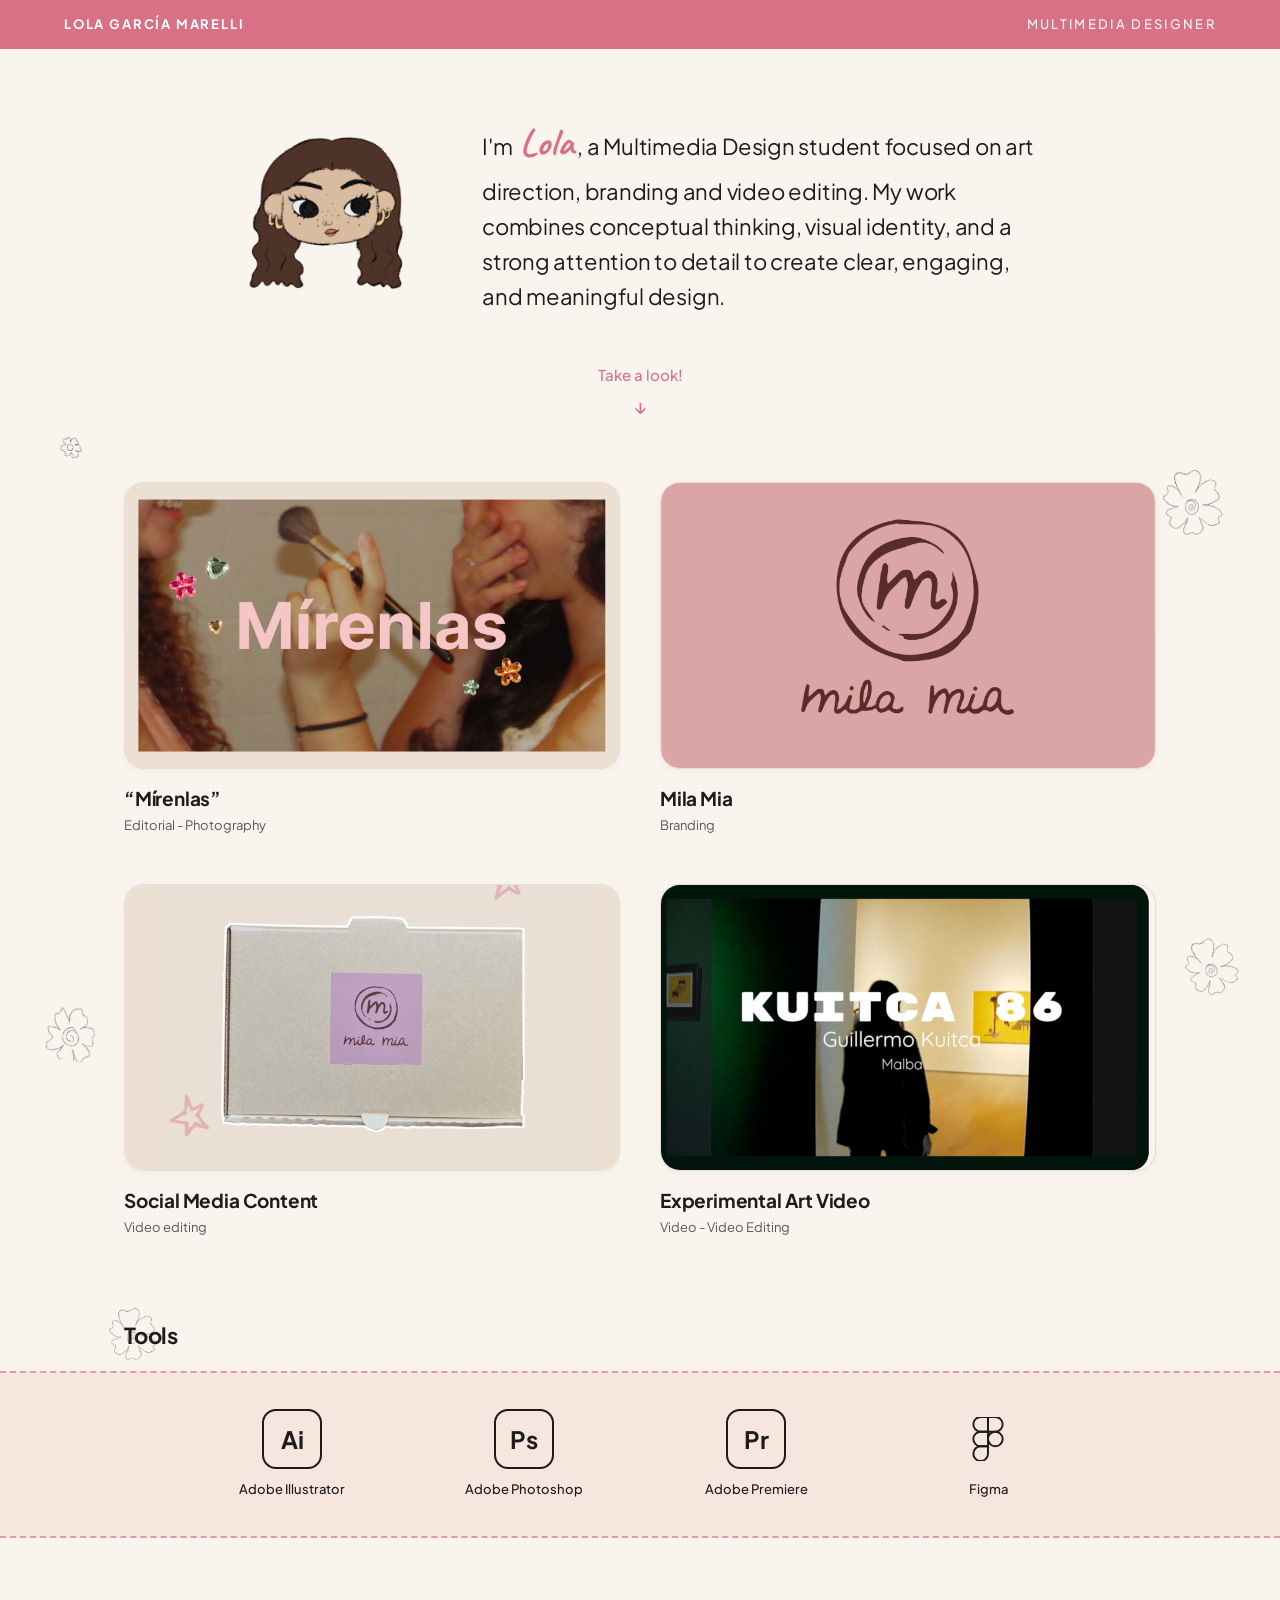
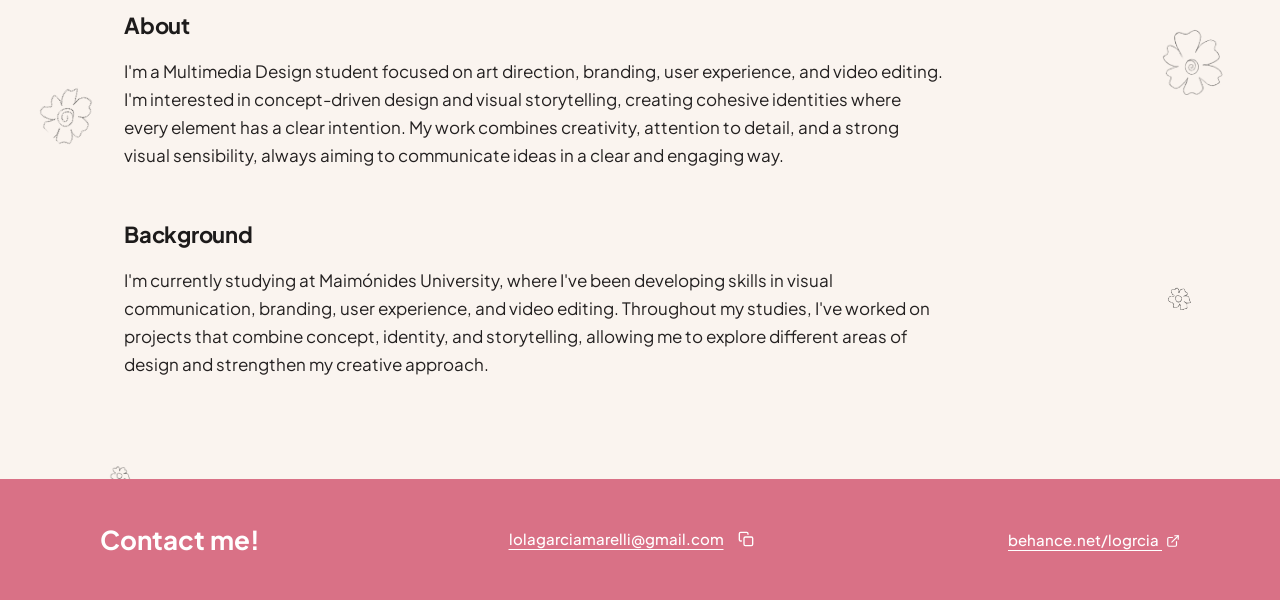
==== standalone/index.html @ a0859725 "feat: initialize project structure and configuration - Add project metadata and environment configur" ====
<!DOCTYPE html>
<html lang="es">
<head>
  <meta charset="UTF-8" />
  <meta name="viewport" content="width=device-width, initial-scale=1.0" />
  <title>Lola García Marelli - Multimedia Designer Portfolio</title>
  <meta name="description" content="Portfolio de Diseño Multimedia de Lola García Marelli enfocado en dirección de arte, branding, experiencia de usuario y edición de video." />
  <link rel="preconnect" href="https://fonts.googleapis.com">
  <link rel="preconnect" href="https://fonts.gstatic.com" crossorigin>
  <link href="https://fonts.googleapis.com/css2?family=Caveat:wght@500;600;700&family=Plus+Jakarta+Sans:wght@300;400;500;600;700;800&display=swap" rel="stylesheet">
  <link rel="stylesheet" href="./style.css">
</head>
<body>

  <!-- FLORES ILUSTRADAS DECORATIVAS DE FONDO -->
  <div class="flower-layer" aria-hidden="true">
    <img src="../public/assets/flower_small.png" class="flower flower-1" alt="" />
    <img src="../public/assets/flower_main.png" class="flower flower-2" alt="" />
    <img src="../public/assets/flower_tilted.png" class="flower flower-3" alt="" />
    <img src="../public/assets/flower_main.png" class="flower flower-4" alt="" />
    <img src="../public/assets/flower_main.png" class="flower flower-5" alt="" />
    <img src="../public/assets/flower_tilted.png" class="flower flower-6" alt="" />
    <img src="../public/assets/flower_main.png" class="flower flower-7" alt="" />
    <img src="../public/assets/flower_small.png" class="flower flower-8" alt="" />
    <img src="../public/assets/flower_small.png" class="flower flower-9" alt="" />
    <img src="../public/assets/flower_tilted.png" class="flower flower-10" alt="" />
  </div>

  <!-- 1. BARRA SUPERIOR -->
  <header class="top-bar">
    <div class="top-bar-name">LOLA GARCÍA MARELLI</div>
    <div class="top-bar-role">MULTIMEDIA DESIGNER</div>
  </header>

  <main class="page-container">
    <!-- 2. HERO / PRESENTACIÓN -->
    <section class="hero-section">
      <div class="hero-content">
        <div class="hero-avatar-wrapper">
          <img src="../public/assets/avatar_lola.png" alt="Ilustración Lola García Marelli" class="hero-avatar" />
        </div>
        <div class="hero-text-wrapper">
          <p class="hero-statement">
            I'm <span class="script-highlight">Lola</span>, a Multimedia Design student focused on art direction, branding and video editing. My work combines conceptual thinking, visual identity, and a strong attention to detail to create clear, engaging, and meaningful design.
          </p>
        </div>
      </div>

      <div class="take-a-look-container">
        <a href="#projects" class="take-a-look-btn">
          <span>Take a look!</span>
          <span class="arrow-down">↓</span>
        </a>
      </div>
    </section>

    <!-- 3. GRILLA DE PROYECTOS -->
    <section id="projects" class="projects-section">
      <div class="projects-grid">
        
        <!-- PROYECTO 1 -->
        <article class="project-card" data-project="mirenlas">
          <div class="card-media">
            <img src="../public/assets/projects/mirenlas.png" alt="“Mírenlas”" />
            <div class="card-overlay"></div>
          </div>
          <div class="card-info">
            <h3 class="card-title">“Mírenlas”</h3>
            <p class="card-subtitle">Editorial - Photography</p>
          </div>
        </article>

        <!-- PROYECTO 2 -->
        <article class="project-card" data-project="mila-mia">
          <div class="card-media">
            <img src="../public/assets/projects/mila_mia.png" alt="Mila Mia" />
            <div class="card-overlay"></div>
          </div>
          <div class="card-info">
            <h3 class="card-title">Mila Mia</h3>
            <p class="card-subtitle">Branding</p>
          </div>
        </article>

        <!-- PROYECTO 3 -->
        <article class="project-card" data-project="social-media">
          <div class="card-media">
            <img src="../public/assets/projects/social_media.png" alt="Social Media Content" />
            <div class="card-overlay"></div>
          </div>
          <div class="card-info">
            <h3 class="card-title">Social Media Content</h3>
            <p class="card-subtitle">Video editing</p>
          </div>
        </article>

        <!-- PROYECTO 4 -->
        <article class="project-card" data-project="experimental-art">
          <div class="card-media">
            <img src="../public/assets/projects/experimental_video.png" alt="Experimental Art Video" />
            <div class="card-overlay"></div>
          </div>
          <div class="card-info">
            <h3 class="card-title">Experimental Art Video</h3>
            <p class="card-subtitle">Video - Video Editing</p>
          </div>
        </article>

      </div>
    </section>

    <!-- 4. SECCIÓN TOOLS -->
    <section class="tools-section">
      <div class="tools-header-container">
        <h2 class="section-heading">Tools</h2>
      </div>

      <div class="tools-banner">
        <div class="tools-grid">
          
          <div class="tool-item">
            <div class="tool-badge">Ai</div>
            <span class="tool-name">Adobe Illustrator</span>
          </div>

          <div class="tool-item">
            <div class="tool-badge">Ps</div>
            <span class="tool-name">Adobe Photoshop</span>
          </div>

          <div class="tool-item">
            <div class="tool-badge">Pr</div>
            <span class="tool-name">Adobe Premiere</span>
          </div>

          <div class="tool-item">
            <div class="tool-icon-figma">
              <svg viewBox="0 0 38 57" fill="none" stroke="currentColor" stroke-width="2.5" stroke-linecap="round" stroke-linejoin="round">
                <path d="M19 28.5C19 23.2533 23.2533 19 28.5 19C33.7467 19 38 23.2533 38 28.5C38 33.7467 33.7467 38 28.5 38C23.2533 38 19 33.7467 19 28.5Z" />
                <path d="M0 47.5C0 42.2533 4.25329 38 9.5 38H19V47.5C19 52.7467 14.7467 57 9.5 57C4.25329 57 0 52.7467 0 47.5Z" />
                <path d="M0 28.5C0 23.2533 4.25329 19 9.5 19H19V38H9.5C4.25329 38 0 33.7467 0 28.5Z" />
                <path d="M0 9.5C0 4.25329 4.25329 0 9.5 0H19V19H9.5C4.25329 19 0 14.7467 0 9.5Z" />
                <path d="M19 0H28.5C33.7467 0 38 4.25329 38 9.5C38 14.7467 33.7467 19 28.5 19H19V0Z" />
              </svg>
            </div>
            <span class="tool-name">Figma</span>
          </div>

        </div>
      </div>
    </section>

    <!-- 5. SECCIÓN ABOUT Y BACKGROUND -->
    <section class="bio-section">
      <div class="bio-container">
        
        <div class="bio-block">
          <h2 class="section-heading">About</h2>
          <p class="bio-text">
            I'm a Multimedia Design student focused on art direction, branding, user experience, and video editing. I'm interested in concept-driven design and visual storytelling, creating cohesive identities where every element has a clear intention. My work combines creativity, attention to detail, and a strong visual sensibility, always aiming to communicate ideas in a clear and engaging way.
          </p>
        </div>

        <div class="bio-block">
          <h2 class="section-heading">Background</h2>
          <p class="bio-text">
            I'm currently studying at Maimónides University, where I've been developing skills in visual communication, branding, user experience, and video editing. Throughout my studies, I've worked on projects that combine concept, identity, and storytelling, allowing me to explore different areas of design and strengthen my creative approach.
          </p>
        </div>

      </div>
    </section>
  </main>

  <!-- 6. FOOTER CONTACT ME -->
  <footer class="contact-footer">
    <div class="footer-container">
      <h2 class="footer-heading">Contact me!</h2>

      <div class="footer-email-box">
        <a href="mailto:lolagarciamarelli@gmail.com" id="emailLink" class="footer-link">lolagarciamarelli@gmail.com</a>
        <button id="copyEmailBtn" class="copy-btn" title="Copiar email" aria-label="Copiar email">
          <svg width="16" height="16" viewBox="0 0 24 24" fill="none" stroke="currentColor" stroke-width="2" stroke-linecap="round" stroke-linejoin="round">
            <rect x="9" y="9" width="13" height="13" rx="2" ry="2"></rect>
            <path d="M5 15H4a2 2 0 0 1-2-2V4a2 2 0 0 1 2-2h9a2 2 0 0 1 2 2v1"></path>
          </svg>
        </button>
      </div>

      <div class="footer-social">
        <a href="https://behance.net/logrcia" target="_blank" rel="noopener noreferrer" class="footer-link">
          behance.net/logrcia
          <svg width="14" height="14" viewBox="0 0 24 24" fill="none" stroke="currentColor" stroke-width="2" stroke-linecap="round" stroke-linejoin="round" style="margin-left: 4px; vertical-align: middle;">
            <path d="M18 13v6a2 2 0 0 1-2 2H5a2 2 0 0 1-2-2V8a2 2 0 0 1 2-2h6"></path>
            <polyline points="15 3 21 3 21 9"></polyline>
            <line x1="10" y1="14" x2="21" y2="3"></line>
          </svg>
        </a>
      </div>
    </div>
  </footer>

  <!-- MODAL DE DETALLE DE PROYECTO (Puro JS) -->
  <div id="projectModal" class="modal-overlay" aria-hidden="true">
    <div class="modal-card">
      <div class="modal-header">
        <div>
          <span id="modalCategory" class="modal-category">CATEGORY</span>
          <h2 id="modalTitle" class="modal-title">Project Title</h2>
        </div>
        <button id="closeModalBtn" class="modal-close-btn" aria-label="Cerrar modal">&times;</button>
      </div>
      <div class="modal-body">
        <div class="modal-image-wrapper">
          <img id="modalImage" src="" alt="" />
        </div>
        <div class="modal-meta-bar">
          <div><strong>Role:</strong> <span id="modalRole"></span></div>
          <div><strong>Year:</strong> <span id="modalYear"></span></div>
        </div>
        <div class="modal-description-section">
          <h3>Project Overview</h3>
          <p id="modalOverview"></p>
        </div>
        <div class="modal-tools-section">
          <h3>Tools & Software</h3>
          <div id="modalToolsTags" class="tools-tags-container"></div>
        </div>
      </div>
      <div class="modal-footer">
        <button id="modalCloseActionBtn" class="btn-primary">Cerrar</button>
      </div>
    </div>
  </div>

  <!-- TOAST DE COPIADO -->
  <div id="toastMessage" class="toast-notification">¡Email copiado al portapapeles!</div>

  <script src="./script.js"></script>
</body>
</html>
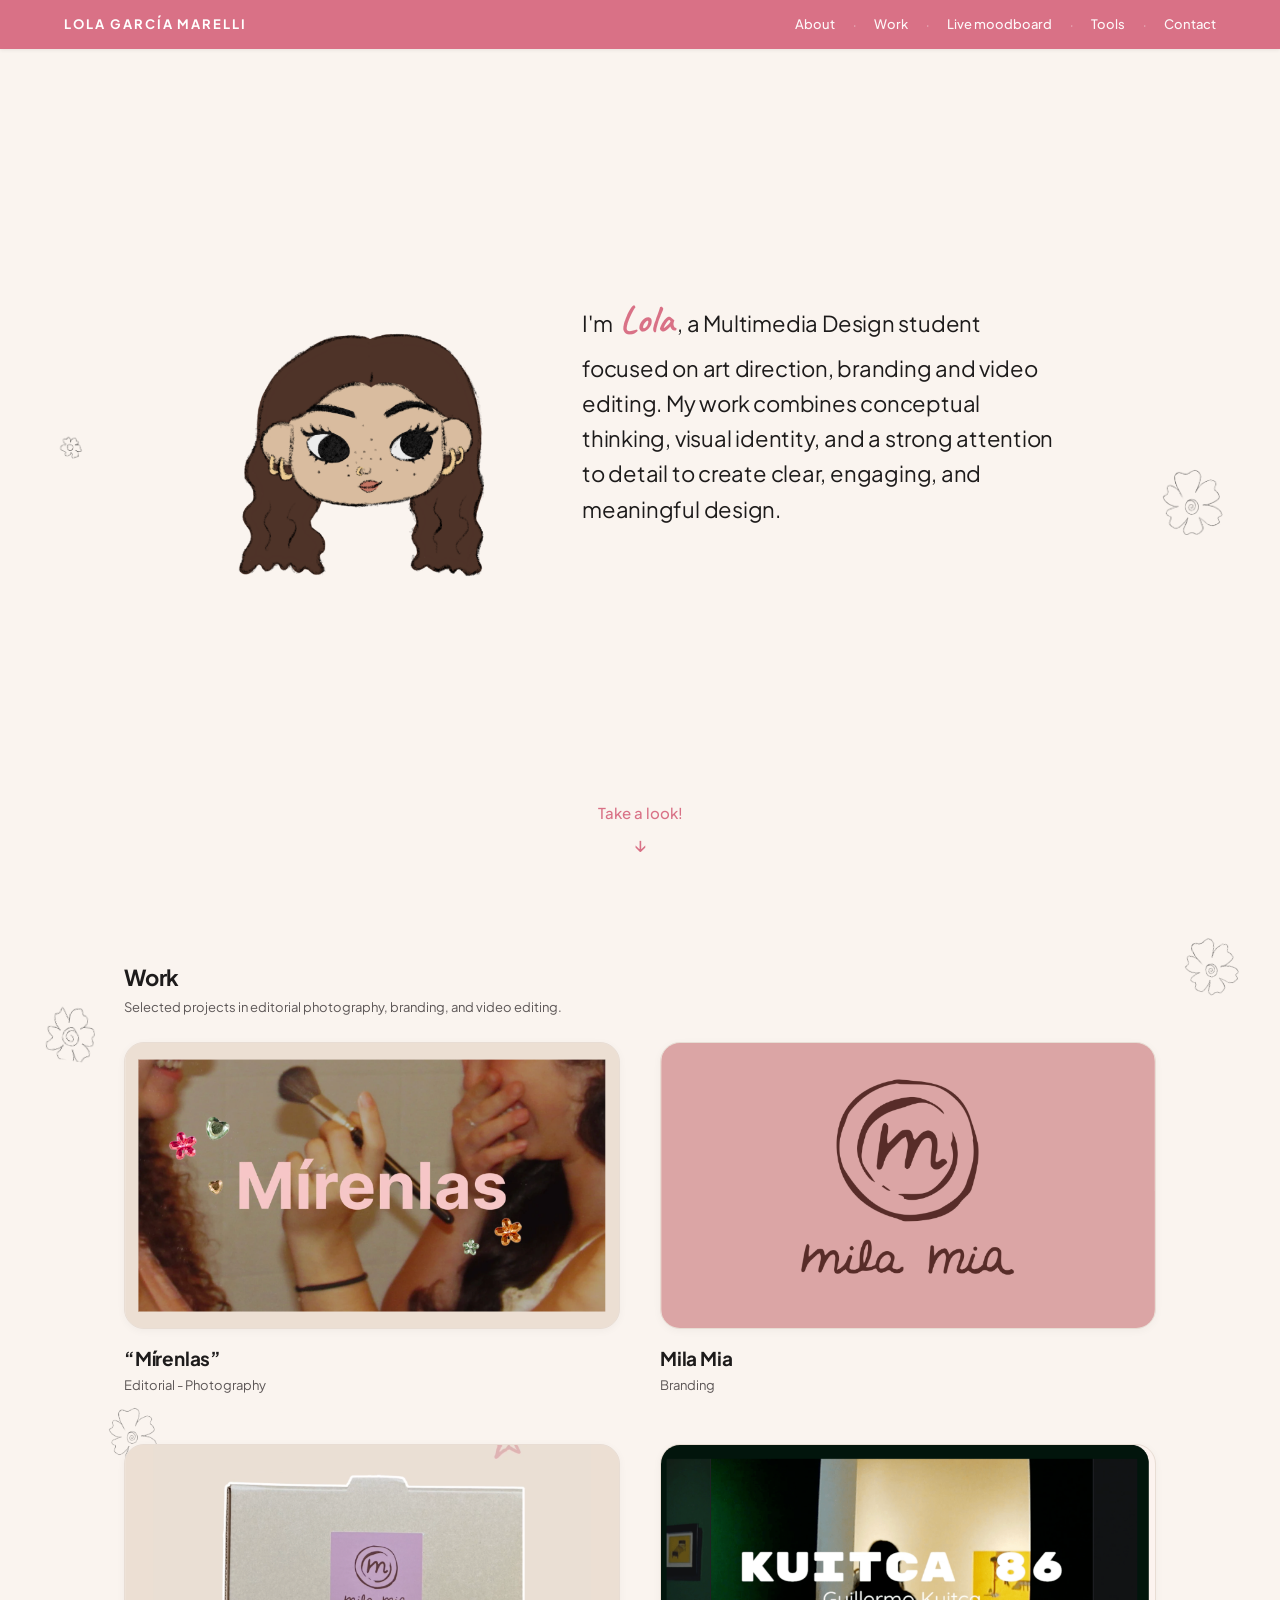
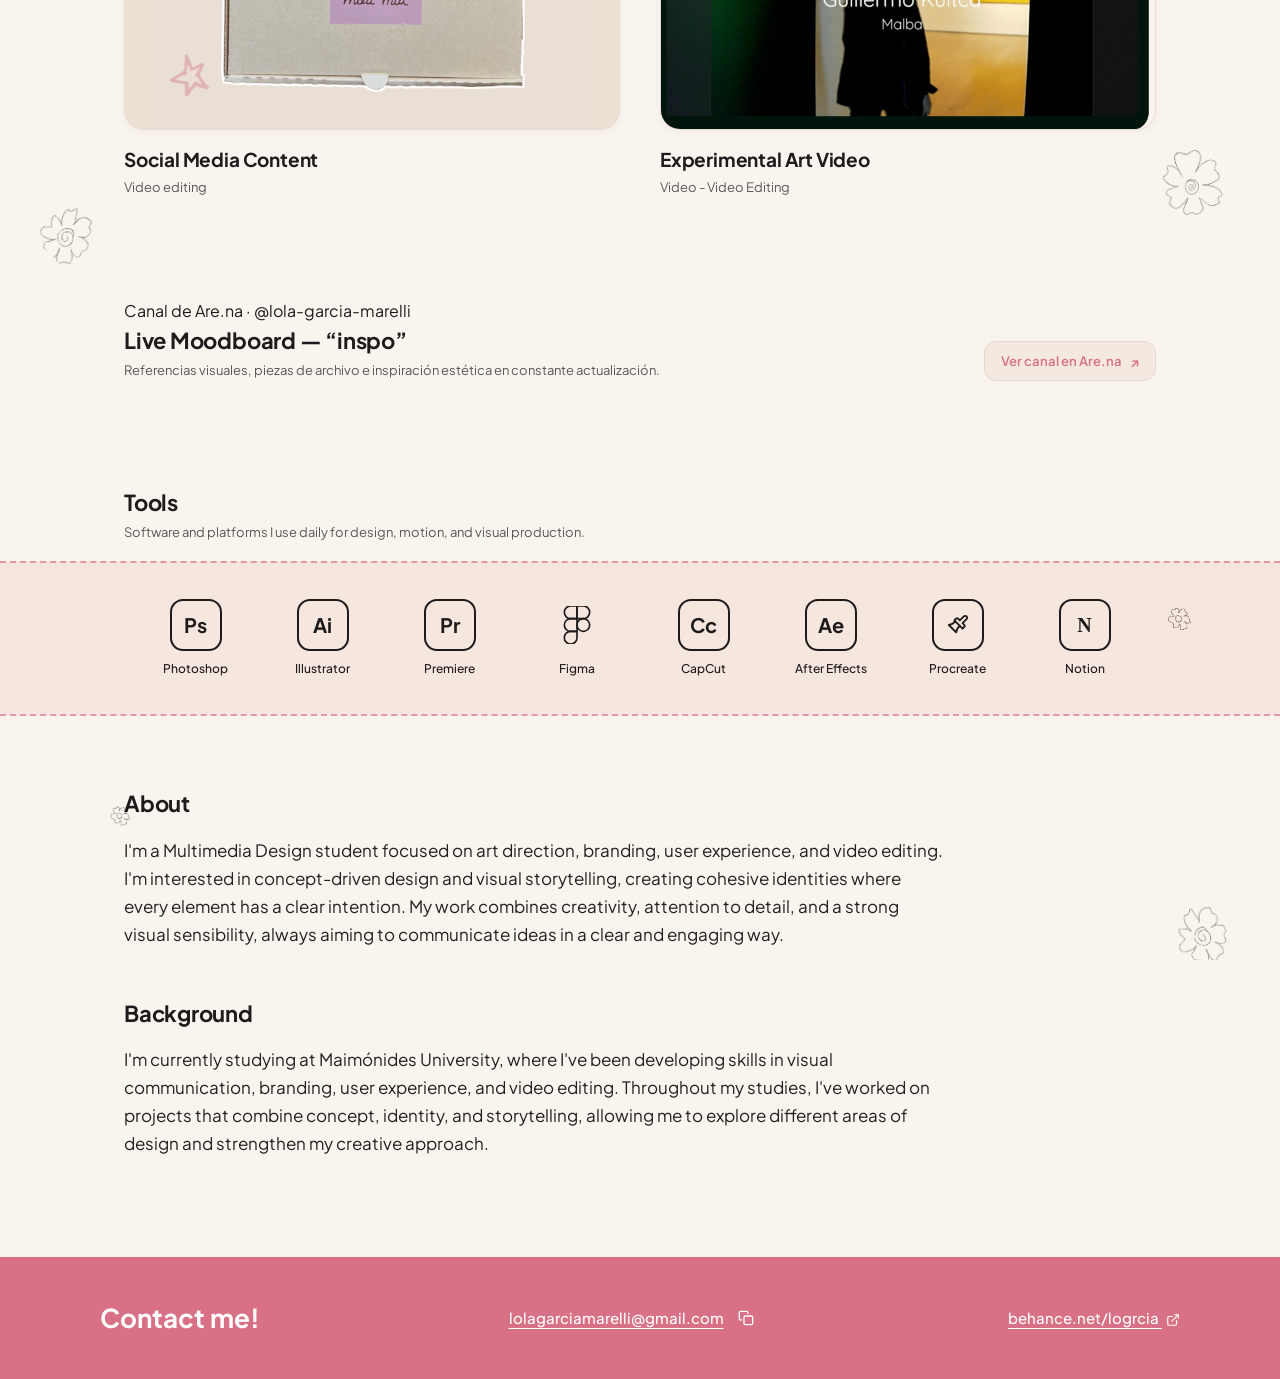
==== commit da3cfdc9: "feat: enhance navigation and portfolio structure - Make header sticky with navigation links - Integr" ====
--- a/standalone/index.html
+++ b/standalone/index.html
@@ -26,15 +26,25 @@
     <img src="../public/assets/flower_tilted.png" class="flower flower-10" alt="" />
   </div>
 
-  <!-- 1. BARRA SUPERIOR -->
+  <!-- 1. BARRA SUPERIOR REORGANIZADA -->
   <header class="top-bar">
-    <div class="top-bar-name">LOLA GARCÍA MARELLI</div>
-    <div class="top-bar-role">MULTIMEDIA DESIGNER</div>
+    <a href="#about" class="top-bar-name">LOLA GARCÍA MARELLI</a>
+    <nav class="top-nav">
+      <a href="#about" class="nav-link">About</a>
+      <span class="nav-sep">·</span>
+      <a href="#work" class="nav-link">Work</a>
+      <span class="nav-sep">·</span>
+      <a href="#moodboard" class="nav-link">Live moodboard</a>
+      <span class="nav-sep">·</span>
+      <a href="#tools" class="nav-link">Tools</a>
+      <span class="nav-sep">·</span>
+      <a href="#contact" class="nav-link">Contact</a>
+    </nav>
   </header>
 
   <main class="page-container">
-    <!-- 2. HERO / PRESENTACIÓN -->
-    <section class="hero-section">
+    <!-- 2. HERO / PRESENTACIÓN (FULLSCREEN INICIAL) -->
+    <section id="about" class="hero-section">
       <div class="hero-content">
         <div class="hero-avatar-wrapper">
           <img src="../public/assets/avatar_lola.png" alt="Ilustración Lola García Marelli" class="hero-avatar" />
@@ -47,17 +57,21 @@
       </div>
 
       <div class="take-a-look-container">
-        <a href="#projects" class="take-a-look-btn">
+        <a href="#work" class="take-a-look-btn">
           <span>Take a look!</span>
           <span class="arrow-down">↓</span>
         </a>
       </div>
     </section>
 
-    <!-- 3. GRILLA DE PROYECTOS -->
-    <section id="projects" class="projects-section">
+    <!-- 3. WORK: GRILLA DE PROYECTOS -->
+    <section id="work" class="projects-section">
+      <div class="section-title-wrap">
+        <h2 class="section-heading">Work</h2>
+        <p class="section-desc">Selected projects in editorial photography, branding, and video editing.</p>
+      </div>
+
       <div class="projects-grid">
-        
         <!-- PROYECTO 1 -->
         <article class="project-card" data-project="mirenlas">
           <div class="card-media">
@@ -105,34 +119,60 @@
             <p class="card-subtitle">Video - Video Editing</p>
           </div>
         </article>
-
-      </div>
-    </section>
-
-    <!-- 4. SECCIÓN TOOLS -->
-    <section class="tools-section">
+      </div>
+    </section>
+
+    <!-- 4. LIVE MOODBOARD (ARE.NA API) -->
+    <section id="moodboard" class="moodboard-section">
+      <div class="moodboard-header">
+        <div>
+          <span class="sub-label">Canal de Are.na · @lola-garcia-marelli</span>
+          <h2 class="section-heading">Live Moodboard — “inspo”</h2>
+          <p class="section-desc">Referencias visuales, piezas de archivo e inspiración estética en constante actualización.</p>
+        </div>
+        <div>
+          <a id="arenaExternalLink" href="https://www.are.na/channel/inspo-z5eag9wxqag" target="_blank" rel="noopener noreferrer" class="btn-arena-link">
+            <span>Ver canal en Are.na</span>
+            <span style="font-size: 14px;">↗</span>
+          </a>
+        </div>
+      </div>
+
+      <div id="moodboardFeedback" class="moodboard-feedback" style="display: none;"></div>
+
+      <div id="moodboardGrid" class="moodboard-grid">
+        <!-- Bloques cargados dinámicamente vía API -->
+      </div>
+    </section>
+
+    <!-- 5. TOOLS (8 HERRAMIENTAS) -->
+    <section id="tools" class="tools-section">
       <div class="tools-header-container">
         <h2 class="section-heading">Tools</h2>
+        <p class="section-desc">Software and platforms I use daily for design, motion, and visual production.</p>
       </div>
 
       <div class="tools-banner">
         <div class="tools-grid">
-          
+          <!-- Photoshop -->
+          <div class="tool-item">
+            <div class="tool-badge">Ps</div>
+            <span class="tool-name">Photoshop</span>
+          </div>
+
+          <!-- Illustrator -->
           <div class="tool-item">
             <div class="tool-badge">Ai</div>
-            <span class="tool-name">Adobe Illustrator</span>
-          </div>
-
-          <div class="tool-item">
-            <div class="tool-badge">Ps</div>
-            <span class="tool-name">Adobe Photoshop</span>
-          </div>
-
+            <span class="tool-name">Illustrator</span>
+          </div>
+
+          <!-- Premiere -->
           <div class="tool-item">
             <div class="tool-badge">Pr</div>
-            <span class="tool-name">Adobe Premiere</span>
-          </div>
-
+            <span class="tool-name">Premiere</span>
+          </div>
+
+          <!-- Figma -->
           <div class="tool-item">
             <div class="tool-icon-figma">
               <svg viewBox="0 0 38 57" fill="none" stroke="currentColor" stroke-width="2.5" stroke-linecap="round" stroke-linejoin="round">
@@ -146,14 +186,42 @@
             <span class="tool-name">Figma</span>
           </div>
 
-        </div>
-      </div>
-    </section>
-
-    <!-- 5. SECCIÓN ABOUT Y BACKGROUND -->
+          <!-- CapCut -->
+          <div class="tool-item">
+            <div class="tool-badge">Cc</div>
+            <span class="tool-name">CapCut</span>
+          </div>
+
+          <!-- After Effects -->
+          <div class="tool-item">
+            <div class="tool-badge">Ae</div>
+            <span class="tool-name">After Effects</span>
+          </div>
+
+          <!-- Procreate -->
+          <div class="tool-item">
+            <div class="tool-badge">
+              <svg width="22" height="22" viewBox="0 0 24 24" fill="none" stroke="currentColor" stroke-width="2" stroke-linecap="round" stroke-linejoin="round">
+                <path d="M18.37 2.63 14 7l-1.59-1.59a2 2 0 0 0-2.82 0L8 7l9 9 1.59-1.59a2 2 0 0 0 0-2.82L17 10l4.37-4.37a2.12 2.12 0 1 0-3-3Z" />
+                <path d="M9 8c-2 3-4 3.5-7 4l8 8c.5-3 1-5 4-7" />
+              </svg>
+            </div>
+            <span class="tool-name">Procreate</span>
+          </div>
+
+          <!-- Notion -->
+          <div class="tool-item">
+            <div class="tool-badge" style="font-family: Georgia, serif; font-size: 20px;">N</div>
+            <span class="tool-name">Notion</span>
+          </div>
+
+        </div>
+      </div>
+    </section>
+
+    <!-- 6. SECCIÓN ABOUT Y BACKGROUND DETALLADA -->
     <section class="bio-section">
       <div class="bio-container">
-        
         <div class="bio-block">
           <h2 class="section-heading">About</h2>
           <p class="bio-text">
@@ -167,13 +235,12 @@
             I'm currently studying at Maimónides University, where I've been developing skills in visual communication, branding, user experience, and video editing. Throughout my studies, I've worked on projects that combine concept, identity, and storytelling, allowing me to explore different areas of design and strengthen my creative approach.
           </p>
         </div>
-
       </div>
     </section>
   </main>
 
-  <!-- 6. FOOTER CONTACT ME -->
-  <footer class="contact-footer">
+  <!-- 7. FOOTER CONTACT ME -->
+  <footer id="contact" class="contact-footer">
     <div class="footer-container">
       <h2 class="footer-heading">Contact me!</h2>
 
@@ -200,7 +267,7 @@
     </div>
   </footer>
 
-  <!-- MODAL DE DETALLE DE PROYECTO (Puro JS) -->
+  <!-- MODAL DE DETALLE DE PROYECTO (Vanilla JS) -->
   <div id="projectModal" class="modal-overlay" aria-hidden="true">
     <div class="modal-card">
       <div class="modal-header">
@@ -228,7 +295,10 @@
         </div>
       </div>
       <div class="modal-footer">
-        <button id="modalCloseActionBtn" class="btn-primary">Cerrar</button>
+        <a id="modalBehanceLink" href="#" target="_blank" rel="noopener noreferrer" class="btn-primary" style="display: inline-flex; align-items: center; gap: 6px; text-decoration: none;">
+          <span>View on Behance</span>
+          <span style="font-size: 13px;">↗</span>
+        </a>
       </div>
     </div>
   </div>
--- a/standalone/style.css
+++ b/standalone/style.css
@@ -0,0 +1,902 @@
+/* ==========================================================================
+   PORTFOLIO LOLA GARCÍA MARELLI - CSS PURO
+   Sin frameworks, sin dependencias
+   ========================================================================== */
+
+:root {
+  --bg-cream: #FAF4EF;
+  --bg-tools: #F5E6DE;
+  --bg-card: #FAF4EF;
+  --text-primary: #1D1B1B;
+  --text-muted: #5C5656;
+  --accent-pink: #D97186;
+  --accent-pink-hover: #C55C71;
+  --border-dashed: #E398A8;
+  --font-main: 'Plus Jakarta Sans', system-ui, -apple-system, sans-serif;
+  --font-script: 'Caveat', cursive;
+}
+
+*, *::before, *::after {
+  box-sizing: border-box;
+  margin: 0;
+  padding: 0;
+}
+
+html {
+  font-family: var(--font-main);
+  background-color: var(--bg-cream);
+  color: var(--text-primary);
+  scroll-behavior: smooth;
+  -webkit-font-smoothing: antialiased;
+}
+
+body {
+  min-height: 100vh;
+  position: relative;
+  overflow-x: hidden;
+  line-height: 1.6;
+}
+
+/* ==========================================================================
+   1. FLORES DECORATIVAS ILUSTRADAS
+   ========================================================================== */
+.flower-layer {
+  position: absolute;
+  top: 0;
+  left: 0;
+  width: 100%;
+  height: 100%;
+  pointer-events: none;
+  z-index: 0;
+}
+
+.flower {
+  position: absolute;
+  object-fit: contain;
+  opacity: 0.75;
+  mix-blend-mode: multiply;
+  user-select: none;
+}
+
+.flower-1 { top: 430px; left: 4%; width: 42px; height: 42px; }
+.flower-2 { top: 460px; right: 4%; width: 75px; height: 75px; }
+.flower-3 { top: 1000px; left: 3%; width: 60px; height: 60px; transform: rotate(8deg); }
+.flower-4 { top: 930px; right: 3%; width: 65px; height: 65px; transform: rotate(-12deg); }
+.flower-5 { top: 1400px; left: 8%; width: 60px; height: 60px; opacity: 0.7; }
+.flower-6 { top: 1800px; left: 3%; width: 60px; height: 60px; transform: rotate(45deg); }
+.flower-7 { top: 1740px; right: 4%; width: 75px; height: 75px; }
+.flower-8 { top: 2200px; right: 6%; width: 45px; height: 45px; }
+.flower-9 { top: 2400px; left: 8%; width: 38px; height: 38px; }
+.flower-10 { top: 2500px; right: 4%; width: 60px; height: 60px; }
+
+/* ==========================================================================
+   2. TOP BAR REORGANIZADA (FIXED)
+   ========================================================================== */
+.top-bar {
+  width: 100%;
+  background-color: var(--accent-pink);
+  color: #ffffff;
+  padding: 14px 24px;
+  display: flex;
+  flex-direction: column;
+  justify-content: space-between;
+  align-items: center;
+  position: fixed;
+  top: 0;
+  left: 0;
+  right: 0;
+  z-index: 100;
+  box-shadow: 0 1px 4px rgba(0, 0, 0, 0.08);
+  gap: 10px;
+}
+
+@media (min-width: 768px) {
+  .top-bar {
+    flex-direction: row;
+    padding: 14px 64px;
+  }
+}
+
+.top-bar-name {
+  font-weight: 700;
+  font-size: 13px;
+  letter-spacing: 0.15em;
+  text-transform: uppercase;
+  color: #ffffff;
+  text-decoration: none;
+  white-space: nowrap;
+}
+
+.top-nav {
+  display: flex;
+  align-items: center;
+  flex-wrap: wrap;
+  justify-content: center;
+  gap: 12px;
+  font-size: 13px;
+  font-weight: 500;
+}
+
+@media (min-width: 640px) {
+  .top-nav {
+    gap: 18px;
+  }
+}
+
+.nav-link {
+  color: rgba(255, 255, 255, 0.95);
+  text-decoration: none;
+  white-space: nowrap;
+  transition: opacity 0.2s ease, text-decoration 0.2s ease;
+}
+
+.nav-link:hover {
+  color: #ffffff;
+  text-decoration: underline;
+  text-underline-offset: 4px;
+}
+
+.nav-sep {
+  color: rgba(255, 255, 255, 0.5);
+  font-size: 11px;
+}
+
+/* ==========================================================================
+   3. HERO SECTION (FULLSCREEN INICIAL)
+   ========================================================================== */
+.hero-section {
+  max-width: 900px;
+  margin: 0 auto;
+  min-height: 100vh;
+  padding: 100px 24px 32px;
+  display: flex;
+  flex-direction: column;
+  justify-content: space-between;
+  align-items: center;
+}
+
+.hero-content {
+  display: flex;
+  flex-direction: column;
+  align-items: center;
+  gap: 32px;
+  margin: auto 0;
+}
+
+@media (min-width: 640px) {
+  .hero-content {
+    flex-direction: row;
+    align-items: flex-start;
+    gap: 48px;
+  }
+}
+
+.hero-avatar-wrapper {
+  flex-shrink: 0;
+  width: 200px;
+  height: 200px;
+}
+
+@media (min-width: 640px) {
+  .hero-avatar-wrapper {
+    width: 240px;
+    height: 240px;
+  }
+}
+
+@media (min-width: 768px) {
+  .hero-avatar-wrapper {
+    width: 290px;
+    height: 290px;
+  }
+}
+
+@media (min-width: 1024px) {
+  .hero-avatar-wrapper {
+    width: 320px;
+    height: 320px;
+  }
+}
+
+.hero-avatar {
+  width: 100%;
+  height: 100%;
+  object-fit: contain;
+  transition: transform 0.3s ease;
+}
+
+.hero-avatar:hover {
+  transform: scale(1.04);
+}
+
+.hero-text-wrapper {
+  flex: 1;
+  padding-top: 8px;
+  text-align: center;
+}
+
+@media (min-width: 640px) {
+  .hero-text-wrapper {
+    text-align: left;
+  }
+}
+
+.hero-statement {
+  font-size: 20px;
+  line-height: 1.6;
+  font-weight: 400;
+  color: var(--text-primary);
+  letter-spacing: -0.01em;
+}
+
+@media (min-width: 768px) {
+  .hero-statement {
+    font-size: 22px;
+  }
+}
+
+.script-highlight {
+  font-family: var(--font-script);
+  color: var(--accent-pink);
+  font-size: 38px;
+  font-weight: 700;
+  display: inline-block;
+  transform: rotate(-1deg);
+  padding: 0 4px;
+}
+
+.take-a-look-container {
+  padding-top: 16px;
+  padding-bottom: 8px;
+  text-align: center;
+}
+
+.take-a-look-btn {
+  display: inline-flex;
+  flex-direction: column;
+  align-items: center;
+  gap: 6px;
+  color: var(--accent-pink);
+  text-decoration: none;
+  font-weight: 500;
+  font-size: 15px;
+  transition: color 0.2s ease;
+}
+
+.take-a-look-btn:hover {
+  color: var(--accent-pink-hover);
+}
+
+.arrow-down {
+  font-size: 18px;
+  transition: transform 0.2s ease;
+  animation: bounce 2s infinite;
+}
+
+@keyframes bounce {
+  0%, 20%, 50%, 80%, 100% { transform: translateY(0); }
+  40% { transform: translateY(6px); }
+  60% { transform: translateY(3px); }
+}
+
+/* ==========================================================================
+   4. GRILLA DE PROYECTOS (WORK)
+   ========================================================================== */
+.projects-section {
+  max-width: 1080px;
+  margin: 0 auto;
+  padding: 60px 24px 80px;
+  scroll-margin-top: 60px;
+}
+
+.section-title-wrap {
+  margin-bottom: 24px;
+}
+
+.section-heading {
+  font-size: 22px;
+  font-weight: 700;
+  color: var(--text-primary);
+  letter-spacing: -0.01em;
+}
+
+.section-desc {
+  font-size: 13px;
+  color: var(--text-muted);
+  margin-top: 2px;
+}
+
+.projects-grid {
+  display: grid;
+  grid-template-columns: 1fr;
+  gap: 40px;
+}
+
+@media (min-width: 768px) {
+  .projects-grid {
+    grid-template-columns: 1fr 1fr;
+    gap: 48px 40px;
+  }
+}
+
+.project-card {
+  cursor: pointer;
+  display: flex;
+  flex-direction: column;
+  transition: transform 0.25s ease;
+}
+
+.project-card:hover {
+  transform: translateY(-4px);
+}
+
+.card-media {
+  width: 100%;
+  aspect-ratio: 796 / 460;
+  border-radius: 20px;
+  overflow: hidden;
+  background-color: #EFE4DC;
+  border: 1px solid #E8DDD4;
+  position: relative;
+  box-shadow: 0 2px 8px rgba(0, 0, 0, 0.04);
+}
+
+.card-media img {
+  width: 100%;
+  height: 100%;
+  object-fit: cover;
+  transition: transform 0.4s ease;
+}
+
+.project-card:hover .card-media img {
+  transform: scale(1.02);
+}
+
+.card-overlay {
+  position: absolute;
+  inset: 0;
+  background-color: rgba(217, 113, 134, 0);
+  transition: background-color 0.3s ease;
+  pointer-events: none;
+}
+
+.project-card:hover .card-overlay {
+  background-color: rgba(217, 113, 134, 0.04);
+}
+
+.card-info {
+  margin-top: 14px;
+}
+
+.card-title {
+  font-size: 19px;
+  font-weight: 700;
+  color: var(--text-primary);
+  letter-spacing: -0.01em;
+  transition: color 0.2s ease;
+}
+
+.project-card:hover .card-title {
+  color: var(--accent-pink);
+}
+
+.card-subtitle {
+  font-size: 13px;
+  color: var(--text-muted);
+  margin-top: 2px;
+}
+
+/* ==========================================================================
+   5. LIVE MOODBOARD (ARE.NA)
+   ========================================================================== */
+.moodboard-section {
+  max-width: 1080px;
+  margin: 0 auto;
+  padding: 20px 24px 80px;
+  scroll-margin-top: 60px;
+}
+
+.moodboard-header {
+  display: flex;
+  flex-direction: column;
+  justify-content: space-between;
+  gap: 16px;
+  margin-bottom: 24px;
+}
+
+@media (min-width: 640px) {
+  .moodboard-header {
+    flex-direction: row;
+    align-items: flex-end;
+  }
+}
+
+.btn-arena-link {
+  display: inline-flex;
+  align-items: center;
+  gap: 8px;
+  padding: 8px 16px;
+  font-size: 13px;
+  font-weight: 600;
+  color: var(--accent-pink);
+  background-color: #F4E9E1;
+  border: 1px solid #E5D7CC;
+  border-radius: 12px;
+  text-decoration: none;
+  transition: all 0.2s ease;
+}
+
+.btn-arena-link:hover {
+  background-color: #EADBCE;
+  transform: translateY(-1px);
+}
+
+.moodboard-grid {
+  column-count: 2;
+  column-gap: 12px;
+}
+
+@media (min-width: 640px) {
+  .moodboard-grid {
+    column-count: 3;
+    column-gap: 16px;
+  }
+}
+
+@media (min-width: 900px) {
+  .moodboard-grid {
+    column-count: 4;
+  }
+}
+
+.moodboard-card {
+  break-inside: avoid;
+  margin-bottom: 12px;
+  background: var(--bg-card);
+  border: 1px solid #EADBCE;
+  border-radius: 16px;
+  overflow: hidden;
+  text-decoration: none;
+  display: block;
+  position: relative;
+  box-shadow: 0 2px 6px rgba(0, 0, 0, 0.03);
+  transition: transform 0.3s ease, box-shadow 0.3s ease;
+}
+
+.moodboard-card:hover {
+  transform: translateY(-4px);
+  box-shadow: 0 6px 16px rgba(0, 0, 0, 0.08);
+}
+
+.moodboard-card img {
+  width: 100%;
+  height: auto;
+  display: block;
+  transition: transform 0.4s ease;
+}
+
+.moodboard-card:hover img {
+  transform: scale(1.03);
+}
+
+.moodboard-overlay {
+  position: absolute;
+  inset: 0;
+  background: rgba(217, 113, 134, 0);
+  transition: background 0.3s ease;
+  display: flex;
+  justify-content: flex-end;
+  align-items: flex-end;
+  padding: 12px;
+  pointer-events: none;
+}
+
+.moodboard-card:hover .moodboard-overlay {
+  background: rgba(217, 113, 134, 0.1);
+}
+
+.moodboard-hover-icon {
+  width: 28px;
+  height: 28px;
+  border-radius: 50%;
+  background: rgba(255, 255, 255, 0.95);
+  display: flex;
+  align-items: center;
+  justify-content: center;
+  color: #1D1B1B;
+  font-size: 12px;
+  opacity: 0;
+  transition: opacity 0.2s ease;
+}
+
+.moodboard-card:hover .moodboard-hover-icon {
+  opacity: 1;
+}
+
+.moodboard-feedback {
+  padding: 10px 14px;
+  border-radius: 10px;
+  font-size: 12px;
+  margin-bottom: 16px;
+  background: #FFF2F4;
+  border: 1px solid #F5C2CB;
+  color: #9B2C47;
+}
+
+/* ==========================================================================
+   6. SECCIÓN TOOLS (8 HERRAMIENTAS)
+   ========================================================================== */
+.tools-section {
+  width: 100%;
+  padding-bottom: 70px;
+  scroll-margin-top: 60px;
+}
+
+.tools-header-container {
+  max-width: 1080px;
+  margin: 0 auto 18px;
+  padding: 0 24px;
+}
+
+.tools-banner {
+  width: 100%;
+  background-color: var(--bg-tools);
+  border-top: 2px dashed var(--border-dashed);
+  border-bottom: 2px dashed var(--border-dashed);
+  padding: 36px 24px;
+}
+
+.tools-grid {
+  max-width: 1000px;
+  margin: 0 auto;
+  display: grid;
+  grid-template-columns: repeat(2, 1fr);
+  gap: 24px;
+  align-items: center;
+  justify-items: center;
+}
+
+@media (min-width: 480px) {
+  .tools-grid {
+    grid-template-columns: repeat(4, 1fr);
+  }
+}
+
+@media (min-width: 860px) {
+  .tools-grid {
+    grid-template-columns: repeat(8, 1fr);
+    gap: 16px;
+  }
+}
+
+.tool-item {
+  display: flex;
+  flex-direction: column;
+  align-items: center;
+  gap: 8px;
+}
+
+.tool-badge {
+  width: 52px;
+  height: 52px;
+  border: 2px solid var(--text-primary);
+  border-radius: 13px;
+  display: flex;
+  align-items: center;
+  justify-content: center;
+  font-size: 20px;
+  font-weight: 700;
+  color: var(--text-primary);
+  transition: border-color 0.2s, color 0.2s;
+}
+
+.tool-item:hover .tool-badge {
+  border-color: var(--accent-pink);
+  color: var(--accent-pink);
+}
+
+.tool-icon-figma {
+  width: 52px;
+  height: 52px;
+  display: flex;
+  align-items: center;
+  justify-content: center;
+}
+
+.tool-icon-figma svg {
+  width: 38px;
+  height: 38px;
+  color: var(--text-primary);
+  transition: color 0.2s;
+}
+
+.tool-item:hover .tool-icon-figma svg {
+  color: var(--accent-pink);
+}
+
+.tool-name {
+  font-size: 12px;
+  font-weight: 500;
+  color: var(--text-primary);
+  text-align: center;
+  white-space: nowrap;
+}
+
+/* ==========================================================================
+   7. SECCIÓN ABOUT Y BACKGROUND
+   ========================================================================== */
+.bio-section {
+  max-width: 1080px;
+  margin: 0 auto;
+  padding: 0 24px 100px;
+}
+
+.bio-container {
+  max-width: 820px;
+  display: flex;
+  flex-direction: column;
+  gap: 48px;
+}
+
+.bio-block .section-heading {
+  margin-bottom: 14px;
+}
+
+.bio-text {
+  font-size: 17px;
+  line-height: 1.65;
+  color: #242121;
+}
+
+/* ==========================================================================
+   8. FOOTER
+   ========================================================================== */
+.contact-footer {
+  width: 100%;
+  background-color: var(--accent-pink);
+  color: #ffffff;
+  padding: 36px 24px;
+  position: relative;
+  z-index: 10;
+  scroll-margin-top: 40px;
+}
+
+@media (min-width: 768px) {
+  .contact-footer {
+    padding: 40px 64px;
+  }
+}
+
+.footer-container {
+  max-width: 1080px;
+  margin: 0 auto;
+  display: flex;
+  flex-direction: column;
+  align-items: center;
+  text-align: center;
+  gap: 20px;
+}
+
+@media (min-width: 768px) {
+  .footer-container {
+    flex-direction: row;
+    justify-content: space-between;
+    text-align: left;
+  }
+}
+
+.footer-heading {
+  font-size: 26px;
+  font-weight: 700;
+}
+
+.footer-email-box {
+  display: flex;
+  align-items: center;
+  gap: 8px;
+}
+
+.footer-link {
+  color: #ffffff;
+  text-decoration: underline;
+  text-underline-offset: 4px;
+  font-size: 15px;
+  font-weight: 500;
+  transition: opacity 0.2s ease;
+}
+
+.footer-link:hover {
+  opacity: 0.85;
+}
+
+.copy-btn {
+  background: transparent;
+  border: none;
+  color: #ffffff;
+  cursor: pointer;
+  padding: 6px;
+  border-radius: 6px;
+  display: flex;
+  align-items: center;
+  justify-content: center;
+  transition: background 0.2s ease;
+}
+
+.copy-btn:hover {
+  background: rgba(255, 255, 255, 0.15);
+}
+
+/* ==========================================================================
+   9. MODAL INTERACTIVO
+   ========================================================================== */
+.modal-overlay {
+  display: none;
+  position: fixed;
+  inset: 0;
+  background-color: rgba(30, 27, 27, 0.65);
+  backdrop-filter: blur(2px);
+  z-index: 999;
+  align-items: center;
+  justify-content: center;
+  padding: 20px;
+}
+
+.modal-overlay.open {
+  display: flex;
+}
+
+.modal-card {
+  background: var(--bg-cream);
+  border: 1px solid #EADBCE;
+  border-radius: 24px;
+  width: 100%;
+  max-width: 720px;
+  max-height: 90vh;
+  display: flex;
+  flex-direction: column;
+  overflow: hidden;
+  box-shadow: 0 16px 40px rgba(0, 0, 0, 0.2);
+}
+
+.modal-header {
+  display: flex;
+  justify-content: space-between;
+  align-items: center;
+  padding: 18px 24px;
+  border-bottom: 1px solid #EADBCE;
+}
+
+.modal-category {
+  font-size: 11px;
+  font-weight: 700;
+  letter-spacing: 0.08em;
+  text-transform: uppercase;
+  color: var(--accent-pink);
+}
+
+.modal-title {
+  font-size: 22px;
+  font-weight: 700;
+  color: var(--text-primary);
+}
+
+.modal-close-btn {
+  background: transparent;
+  border: none;
+  font-size: 28px;
+  line-height: 1;
+  color: var(--text-muted);
+  cursor: pointer;
+  padding: 4px 8px;
+  border-radius: 50%;
+}
+
+.modal-close-btn:hover {
+  color: var(--text-primary);
+  background: rgba(0,0,0,0.05);
+}
+
+.modal-body {
+  padding: 24px;
+  overflow-y: auto;
+  display: flex;
+  flex-direction: column;
+  gap: 20px;
+}
+
+.modal-image-wrapper {
+  width: 100%;
+  aspect-ratio: 796 / 460;
+  border-radius: 16px;
+  overflow: hidden;
+  border: 1px solid #EADBCE;
+}
+
+.modal-image-wrapper img {
+  width: 100%;
+  height: 100%;
+  object-fit: cover;
+}
+
+.modal-meta-bar {
+  display: flex;
+  gap: 24px;
+  padding: 12px 16px;
+  background: #F4E9E1;
+  border-radius: 12px;
+  font-size: 13px;
+  color: #4A4545;
+}
+
+.modal-description-section h3,
+.modal-tools-section h3 {
+  font-size: 15px;
+  font-weight: 700;
+  margin-bottom: 6px;
+}
+
+.modal-description-section p {
+  font-size: 14px;
+  line-height: 1.6;
+  color: #3B3636;
+}
+
+.tools-tags-container {
+  display: flex;
+  flex-wrap: wrap;
+  gap: 8px;
+}
+
+.tool-tag {
+  background: #EFE3D9;
+  border: 1px solid #E2D4C9;
+  padding: 4px 10px;
+  border-radius: 6px;
+  font-size: 12px;
+  font-weight: 500;
+}
+
+.modal-footer {
+  padding: 14px 24px;
+  background: #F5ECE4;
+  border-top: 1px solid #EADBCE;
+  display: flex;
+  justify-content: flex-end;
+}
+
+.btn-primary {
+  background: var(--accent-pink);
+  color: #ffffff;
+  border: none;
+  padding: 8px 18px;
+  border-radius: 10px;
+  font-weight: 600;
+  font-size: 14px;
+  cursor: pointer;
+  transition: background 0.2s ease;
+}
+
+.btn-primary:hover {
+  background: var(--accent-pink-hover);
+}
+
+/* ==========================================================================
+   10. TOAST NOTIFICATION
+   ========================================================================== */
+.toast-notification {
+  display: none;
+  position: fixed;
+  bottom: 24px;
+  right: 24px;
+  background: #252020;
+  color: #ffffff;
+  padding: 10px 18px;
+  border-radius: 12px;
+  font-size: 14px;
+  box-shadow: 0 8px 24px rgba(0, 0, 0, 0.2);
+  z-index: 1000;
+}
+
+.toast-notification.show {
+  display: block;
+}
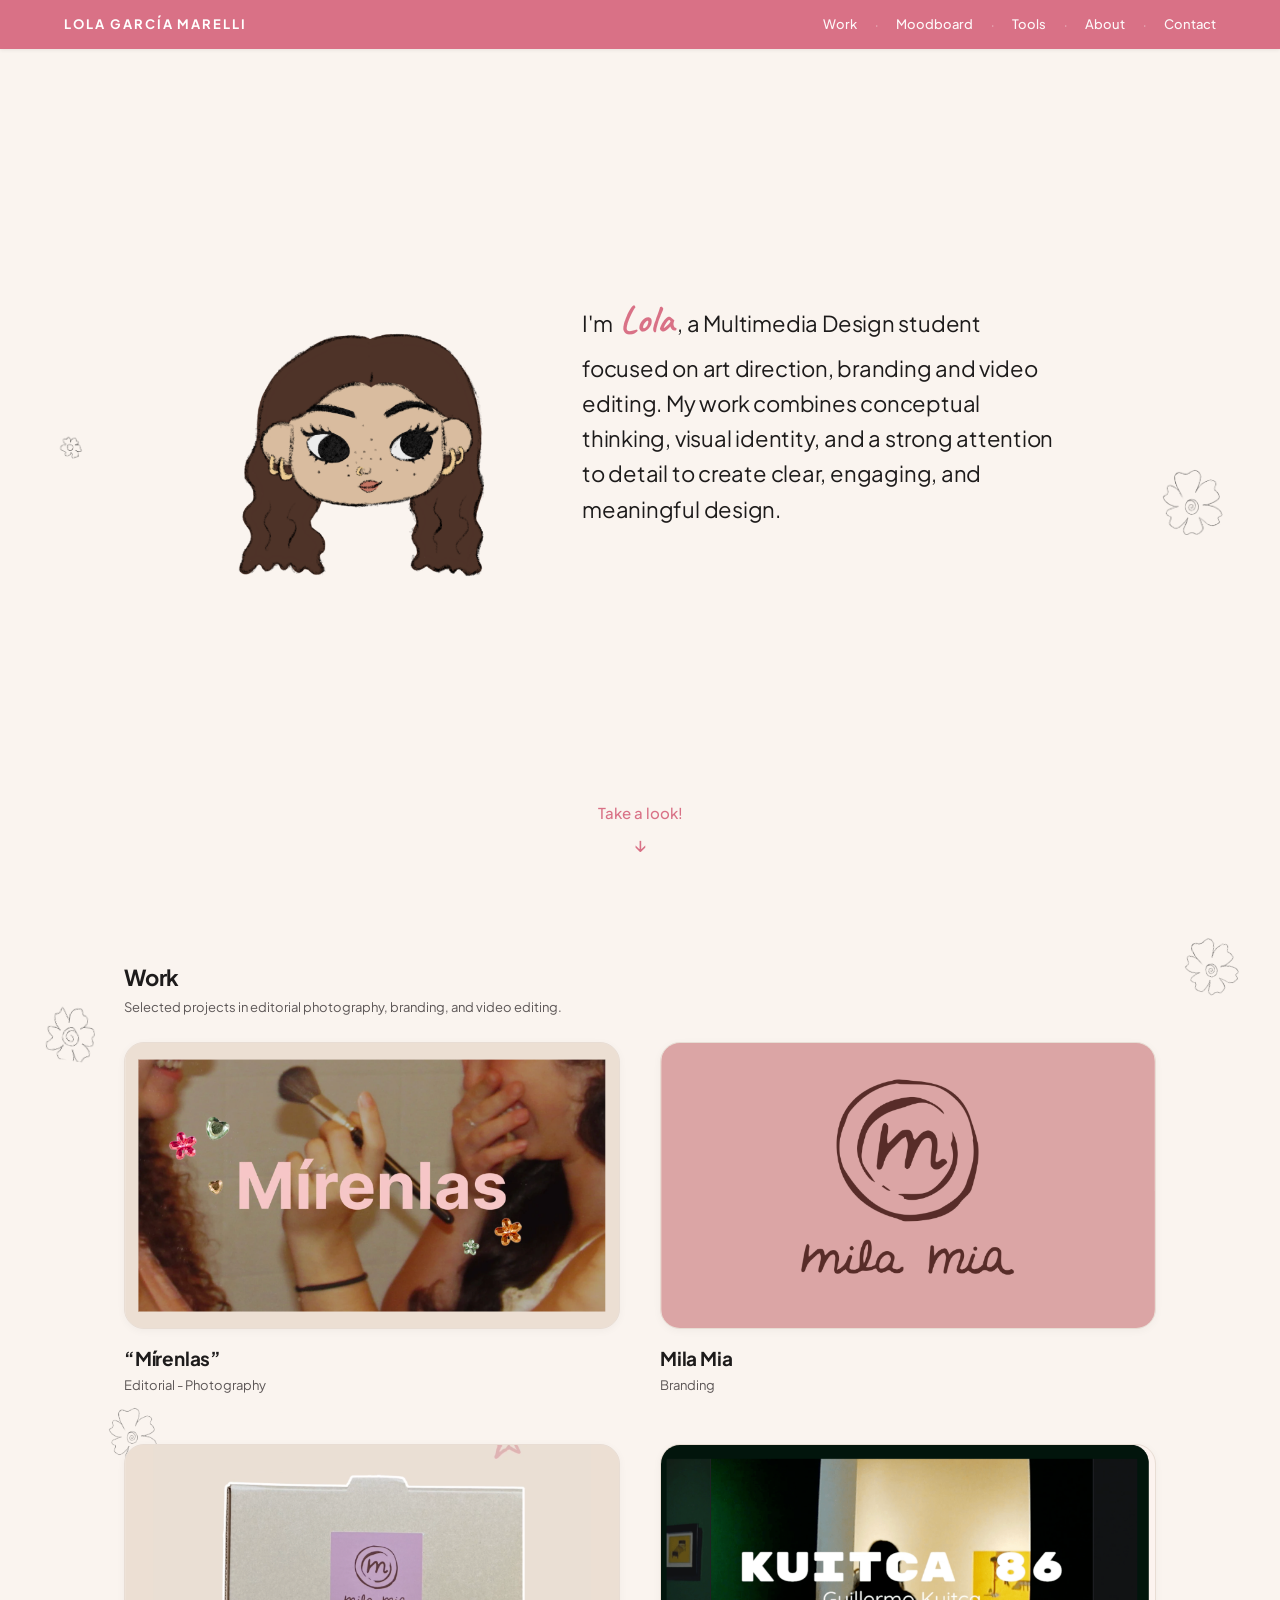
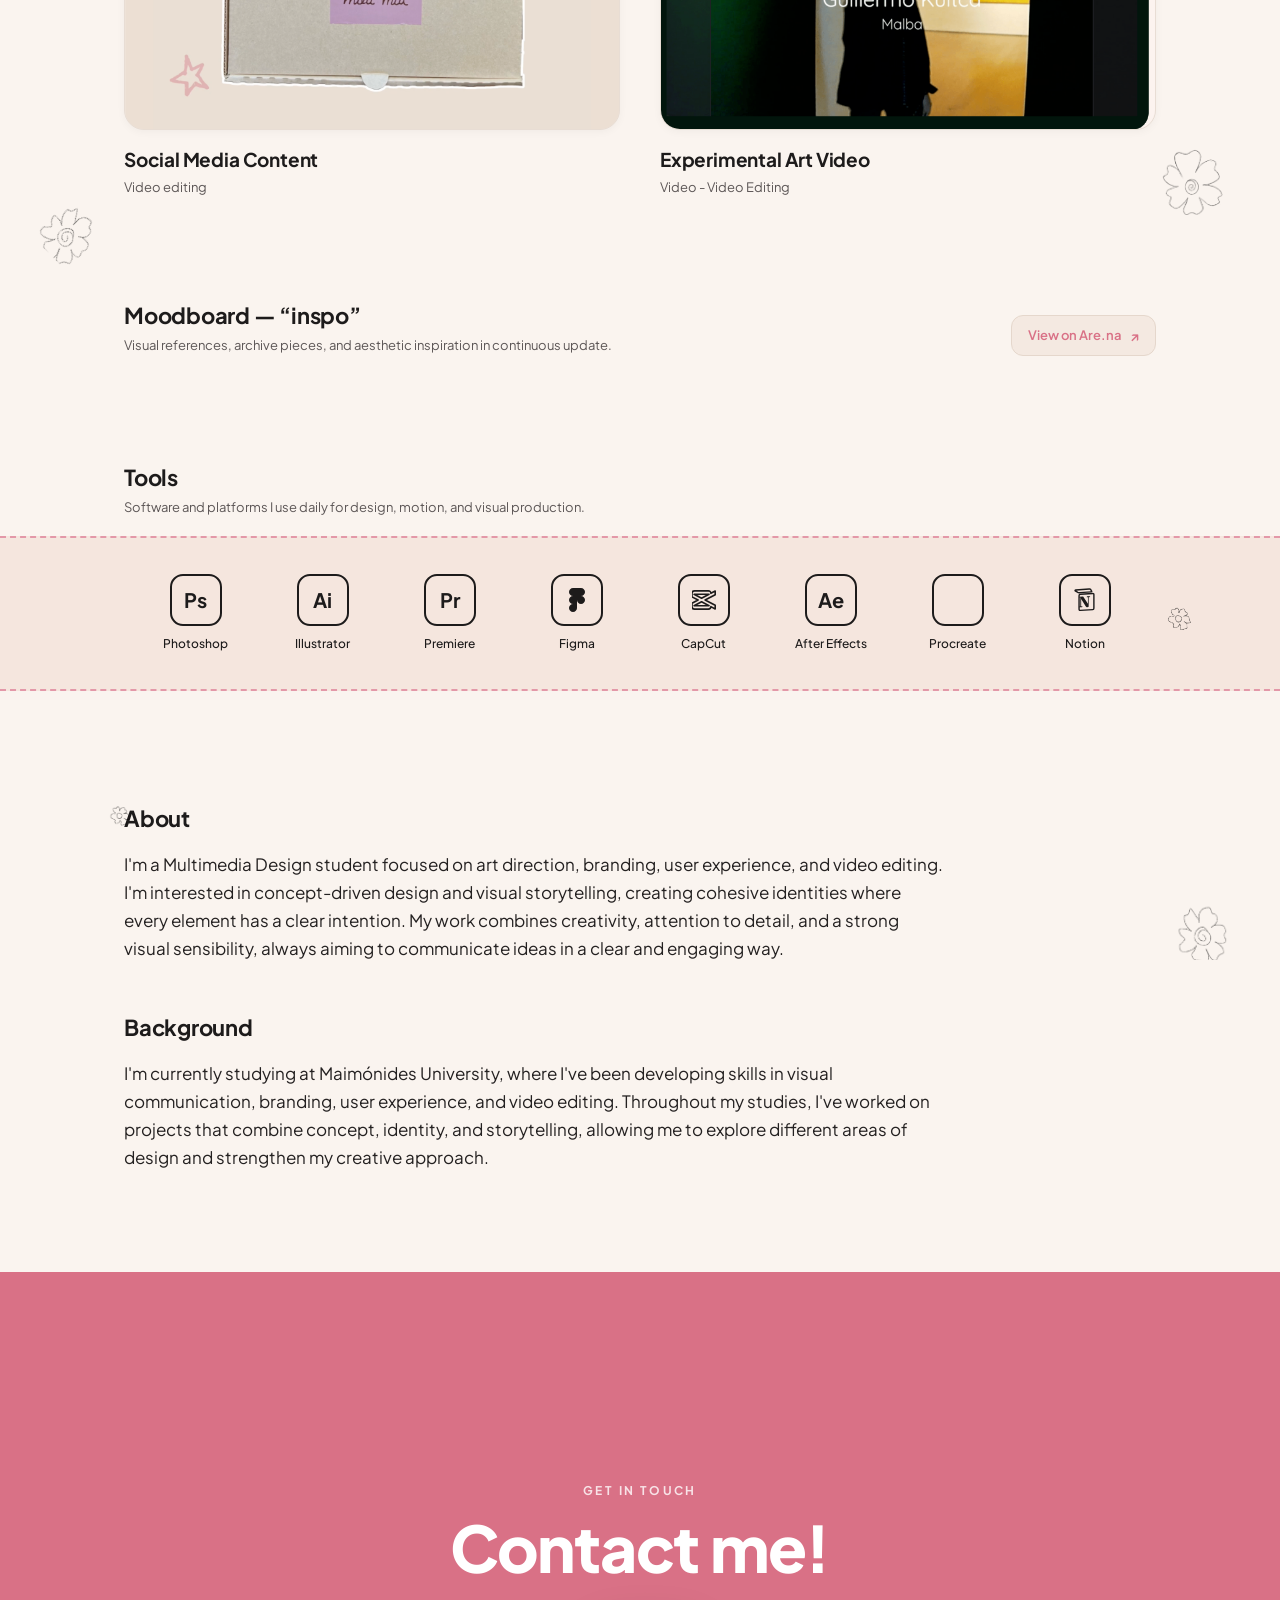
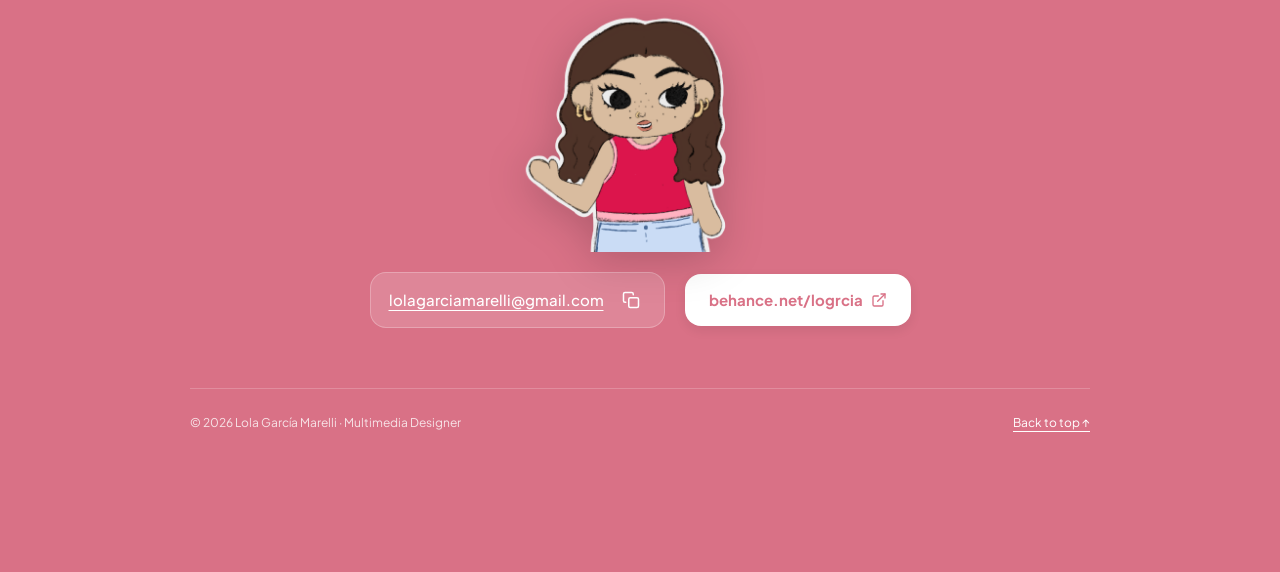
==== commit 094f94a7: "refactor: restructure page layout and navigation Introduce a dedicated #home section, update navigat" ====
--- a/standalone/index.html
+++ b/standalone/index.html
@@ -28,15 +28,15 @@
 
   <!-- 1. BARRA SUPERIOR REORGANIZADA -->
   <header class="top-bar">
-    <a href="#about" class="top-bar-name">LOLA GARCÍA MARELLI</a>
+    <a href="#home" class="top-bar-name" title="Volver al inicio">LOLA GARCÍA MARELLI</a>
     <nav class="top-nav">
-      <a href="#about" class="nav-link">About</a>
-      <span class="nav-sep">·</span>
       <a href="#work" class="nav-link">Work</a>
       <span class="nav-sep">·</span>
-      <a href="#moodboard" class="nav-link">Live moodboard</a>
+      <a href="#moodboard" class="nav-link">Moodboard</a>
       <span class="nav-sep">·</span>
       <a href="#tools" class="nav-link">Tools</a>
+      <span class="nav-sep">·</span>
+      <a href="#about" class="nav-link">About</a>
       <span class="nav-sep">·</span>
       <a href="#contact" class="nav-link">Contact</a>
     </nav>
@@ -44,7 +44,7 @@
 
   <main class="page-container">
     <!-- 2. HERO / PRESENTACIÓN (FULLSCREEN INICIAL) -->
-    <section id="about" class="hero-section">
+    <section id="home" class="hero-section">
       <div class="hero-content">
         <div class="hero-avatar-wrapper">
           <img src="../public/assets/avatar_lola.png" alt="Ilustración Lola García Marelli" class="hero-avatar" />
@@ -122,17 +122,16 @@
       </div>
     </section>
 
-    <!-- 4. LIVE MOODBOARD (ARE.NA API) -->
+    <!-- 4. MOODBOARD (ARE.NA API) -->
     <section id="moodboard" class="moodboard-section">
       <div class="moodboard-header">
         <div>
-          <span class="sub-label">Canal de Are.na · @lola-garcia-marelli</span>
-          <h2 class="section-heading">Live Moodboard — “inspo”</h2>
-          <p class="section-desc">Referencias visuales, piezas de archivo e inspiración estética en constante actualización.</p>
+          <h2 class="section-heading">Moodboard — “inspo”</h2>
+          <p class="section-desc">Visual references, archive pieces, and aesthetic inspiration in continuous update.</p>
         </div>
         <div>
           <a id="arenaExternalLink" href="https://www.are.na/channel/inspo-z5eag9wxqag" target="_blank" rel="noopener noreferrer" class="btn-arena-link">
-            <span>Ver canal en Are.na</span>
+            <span>View on Are.na</span>
             <span style="font-size: 14px;">↗</span>
           </a>
         </div>
@@ -174,13 +173,13 @@
 
           <!-- Figma -->
           <div class="tool-item">
-            <div class="tool-icon-figma">
-              <svg viewBox="0 0 38 57" fill="none" stroke="currentColor" stroke-width="2.5" stroke-linecap="round" stroke-linejoin="round">
-                <path d="M19 28.5C19 23.2533 23.2533 19 28.5 19C33.7467 19 38 23.2533 38 28.5C38 33.7467 33.7467 38 28.5 38C23.2533 38 19 33.7467 19 28.5Z" />
-                <path d="M0 47.5C0 42.2533 4.25329 38 9.5 38H19V47.5C19 52.7467 14.7467 57 9.5 57C4.25329 57 0 52.7467 0 47.5Z" />
-                <path d="M0 28.5C0 23.2533 4.25329 19 9.5 19H19V38H9.5C4.25329 38 0 33.7467 0 28.5Z" />
-                <path d="M0 9.5C0 4.25329 4.25329 0 9.5 0H19V19H9.5C4.25329 19 0 14.7467 0 9.5Z" />
-                <path d="M19 0H28.5C33.7467 0 38 4.25329 38 9.5C38 14.7467 33.7467 19 28.5 19H19V0Z" />
+            <div class="tool-badge">
+              <svg width="24" height="24" viewBox="0 0 24 24" fill="currentColor">
+                <path d="M8 24c2.208 0 4-1.792 4-4v-4H8c-2.208 0-4 1.792-4 4s1.792 4 4 4z" />
+                <path d="M4 12c0-2.208 1.792-4 4-4h4v8H8c-2.208 0-4-1.792-4-4z" />
+                <path d="M4 4c0-2.208 1.792-4 4-4h4v8H8c-2.208 0-4-1.792-4-4z" />
+                <path d="M12 0h4c2.208 0 4 1.792 4 4s-1.792 4-4 4h-4V0z" />
+                <path d="M12 8h4c2.208 0 4 1.792 4 4s-1.792 4-4 4-4-1.792-4-4V8z" />
               </svg>
             </div>
             <span class="tool-name">Figma</span>
@@ -188,7 +187,13 @@
 
           <!-- CapCut -->
           <div class="tool-item">
-            <div class="tool-badge">Cc</div>
+            <div class="tool-badge">
+              <svg width="24" height="24" viewBox="0 0 25 24" fill="none" stroke="currentColor" stroke-width="1.7" stroke-linejoin="round">
+                <path d="M24.189 6.442V2.671l-4.535 2.383V4.91c.002-1.505-1.078-2.411-2.638-2.411H2.64C.993 2.5 0 3.407 0 4.91V8.72L6.354 12 0 15.316v3.8C0 20.595 1 21.5 2.64 21.5h14.373c1.56 0 2.639-.907 2.639-2.382v-.197l4.536 2.409v-3.828L13.64 12 24.19 6.443z" />
+                <path d="M9.982 13.873l7.797 4.083H2.157l7.825-4.083z" />
+                <path d="M17.723 6.045l-7.742 4.057-7.825-4.057h15.567z" />
+              </svg>
+            </div>
             <span class="tool-name">CapCut</span>
           </div>
 
@@ -201,17 +206,20 @@
           <!-- Procreate -->
           <div class="tool-item">
             <div class="tool-badge">
-              <svg width="22" height="22" viewBox="0 0 24 24" fill="none" stroke="currentColor" stroke-width="2" stroke-linecap="round" stroke-linejoin="round">
-                <path d="M18.37 2.63 14 7l-1.59-1.59a2 2 0 0 0-2.82 0L8 7l9 9 1.59-1.59a2 2 0 0 0 0-2.82L17 10l4.37-4.37a2.12 2.12 0 1 0-3-3Z" />
-                <path d="M9 8c-2 3-4 3.5-7 4l8 8c.5-3 1-5 4-7" />
+              <div style="width: 24px; height: 24px; background-color: currentColor; -webkit-mask-image: url(/assets/aistudio/procreate_b5b3012c.png); mask-image: url(/assets/aistudio/procreate_b5b3012c.png); -webkit-mask-size: contain; mask-size: contain; -webkit-mask-repeat: no-repeat; mask-repeat: no-repeat; -webkit-mask-position: center; mask-position: center;" aria-label="Procreate"></div>
+            </div>
+            <span class="tool-name">Procreate</span>
+          </div>
+
+          <!-- Notion -->
+          <div class="tool-item">
+            <div class="tool-badge">
+              <svg width="24" height="24" viewBox="0 0 24 24" fill="none">
+                <path d="M4.46 4.21c.75.6 1.03.56 2.43.46l11.44-.84c.37 0 .47-.23.37-.51L17.7 1.5c-.28-.37-.84-.56-1.49-.51L2.69 2.06c-.65.05-.8.37-.52.79l2.29 1.36z" stroke="currentColor" stroke-width="1.4" stroke-linejoin="round" />
+                <path d="M6.05 7.66v13.63c0 .84.42 1.12 1.3 1.08l12.42-.75c.89-.05 1.12-.56 1.12-1.35V6.54c0-.79-.33-1.12-1.12-1.07L7.35 6.26c-.79.05-1.3.47-1.3 1.4z" stroke="currentColor" stroke-width="1.4" stroke-linejoin="round" />
+                <path d="M16.78 8.27c.1.42 0 .84-.42.88l-.7.1v9.61c-.42.23-.88.37-1.35.37-.75 0-1.03-.23-1.63-1.02l-4.53-7.14v7.09l1.4.33c.05.37-.18.79-.6.79H5.95c-.1-.42 0-.84.42-.88l.93-.14V9.61l-1.3-.14c-.05-.42.14-.79.6-.84l3.55-.23 4.8 7.28V9.28l-1.2-.14c-.05-.42.18-.79.65-.84l3.36-.23z" fill="currentColor" />
               </svg>
             </div>
-            <span class="tool-name">Procreate</span>
-          </div>
-
-          <!-- Notion -->
-          <div class="tool-item">
-            <div class="tool-badge" style="font-family: Georgia, serif; font-size: 20px;">N</div>
             <span class="tool-name">Notion</span>
           </div>
 
@@ -220,7 +228,7 @@
     </section>
 
     <!-- 6. SECCIÓN ABOUT Y BACKGROUND DETALLADA -->
-    <section class="bio-section">
+    <section id="about" class="bio-section">
       <div class="bio-container">
         <div class="bio-block">
           <h2 class="section-heading">About</h2>
@@ -239,30 +247,43 @@
     </section>
   </main>
 
-  <!-- 7. FOOTER CONTACT ME -->
+  <!-- 7. FOOTER CONTACT ME (PANTALLA COMPLETA) -->
   <footer id="contact" class="contact-footer">
     <div class="footer-container">
+      <span class="footer-sublabel">Get in touch</span>
       <h2 class="footer-heading">Contact me!</h2>
 
-      <div class="footer-email-box">
-        <a href="mailto:lolagarciamarelli@gmail.com" id="emailLink" class="footer-link">lolagarciamarelli@gmail.com</a>
-        <button id="copyEmailBtn" class="copy-btn" title="Copiar email" aria-label="Copiar email">
-          <svg width="16" height="16" viewBox="0 0 24 24" fill="none" stroke="currentColor" stroke-width="2" stroke-linecap="round" stroke-linejoin="round">
-            <rect x="9" y="9" width="13" height="13" rx="2" ry="2"></rect>
-            <path d="M5 15H4a2 2 0 0 1-2-2V4a2 2 0 0 1 2-2h9a2 2 0 0 1 2 2v1"></path>
-          </svg>
-        </button>
-      </div>
-
-      <div class="footer-social">
-        <a href="https://behance.net/logrcia" target="_blank" rel="noopener noreferrer" class="footer-link">
-          behance.net/logrcia
-          <svg width="14" height="14" viewBox="0 0 24 24" fill="none" stroke="currentColor" stroke-width="2" stroke-linecap="round" stroke-linejoin="round" style="margin-left: 4px; vertical-align: middle;">
-            <path d="M18 13v6a2 2 0 0 1-2 2H5a2 2 0 0 1-2-2V8a2 2 0 0 1 2-2h6"></path>
-            <polyline points="15 3 21 3 21 9"></polyline>
-            <line x1="10" y1="14" x2="21" y2="3"></line>
-          </svg>
-        </a>
+      <!-- ILUSTRACIÓN CONTACTO CENTRADA -->
+      <div class="footer-illustration-wrapper">
+        <img src="../public/assets/contact_lola.png" alt="Lola García Marelli saludo ilustración" class="footer-illustration" />
+      </div>
+
+      <div class="footer-actions">
+        <div class="footer-email-box">
+          <a href="mailto:lolagarciamarelli@gmail.com" id="emailLink" class="footer-link">lolagarciamarelli@gmail.com</a>
+          <button id="copyEmailBtn" class="copy-btn" title="Copiar email" aria-label="Copiar email">
+            <svg width="18" height="18" viewBox="0 0 24 24" fill="none" stroke="currentColor" stroke-width="2" stroke-linecap="round" stroke-linejoin="round">
+              <rect x="9" y="9" width="13" height="13" rx="2" ry="2"></rect>
+              <path d="M5 15H4a2 2 0 0 1-2-2V4a2 2 0 0 1 2-2h9a2 2 0 0 1 2 2v1"></path>
+            </svg>
+          </button>
+        </div>
+
+        <div class="footer-social">
+          <a href="https://behance.net/logrcia" target="_blank" rel="noopener noreferrer" class="btn-behance-footer">
+            <span>behance.net/logrcia</span>
+            <svg width="16" height="16" viewBox="0 0 24 24" fill="none" stroke="currentColor" stroke-width="2" stroke-linecap="round" stroke-linejoin="round">
+              <path d="M18 13v6a2 2 0 0 1-2 2H5a2 2 0 0 1-2-2V8a2 2 0 0 1 2-2h6"></path>
+              <polyline points="15 3 21 3 21 9"></polyline>
+              <line x1="10" y1="14" x2="21" y2="3"></line>
+            </svg>
+          </a>
+        </div>
+      </div>
+
+      <div class="footer-bottom-bar">
+        <span>© 2026 Lola García Marelli · Multimedia Designer</span>
+        <a href="#home" class="back-to-top">Back to top ↑</a>
       </div>
     </div>
   </footer>
@@ -278,20 +299,29 @@
         <button id="closeModalBtn" class="modal-close-btn" aria-label="Cerrar modal">&times;</button>
       </div>
       <div class="modal-body">
-        <div class="modal-image-wrapper">
-          <img id="modalImage" src="" alt="" />
-        </div>
-        <div class="modal-meta-bar">
-          <div><strong>Role:</strong> <span id="modalRole"></span></div>
-          <div><strong>Year:</strong> <span id="modalYear"></span></div>
-        </div>
-        <div class="modal-description-section">
-          <h3>Project Overview</h3>
-          <p id="modalOverview"></p>
-        </div>
-        <div class="modal-tools-section">
-          <h3>Tools & Software</h3>
-          <div id="modalToolsTags" class="tools-tags-container"></div>
+        <div class="modal-grid-layout">
+          <!-- Columna Izquierda: Imagen y Meta -->
+          <div class="modal-left-col">
+            <div class="modal-image-wrapper">
+              <img id="modalImage" src="" alt="" />
+            </div>
+            <div class="modal-meta-bar">
+              <div><strong>Role:</strong> <span id="modalRole"></span></div>
+              <div><strong>Year:</strong> <span id="modalYear"></span></div>
+            </div>
+          </div>
+
+          <!-- Columna Derecha: Overview y Tools -->
+          <div class="modal-right-col">
+            <div class="modal-description-section">
+              <h3>Project Overview</h3>
+              <p id="modalOverview"></p>
+            </div>
+            <div class="modal-tools-section">
+              <h3>Tools & Software</h3>
+              <div id="modalToolsTags" class="tools-tags-container"></div>
+            </div>
+          </div>
         </div>
       </div>
       <div class="modal-footer">
--- a/standalone/style.css
+++ b/standalone/style.css
@@ -628,7 +628,8 @@
 .bio-section {
   max-width: 1080px;
   margin: 0 auto;
-  padding: 0 24px 100px;
+  padding: 40px 24px 100px;
+  scroll-margin-top: 80px;
 }
 
 .bio-container {
@@ -649,51 +650,115 @@
 }
 
 /* ==========================================================================
-   8. FOOTER
+   8. FOOTER (PANTALLA COMPLETA - 100VH)
    ========================================================================== */
 .contact-footer {
   width: 100%;
+  min-height: 100vh;
   background-color: var(--accent-pink);
   color: #ffffff;
-  padding: 36px 24px;
+  padding: 100px 24px 40px;
   position: relative;
   z-index: 10;
-  scroll-margin-top: 40px;
+  scroll-margin-top: 60px;
+  display: flex;
+  flex-direction: column;
+  justify-content: space-between;
 }
 
 @media (min-width: 768px) {
   .contact-footer {
-    padding: 40px 64px;
+    padding: 110px 64px 40px;
   }
 }
 
 .footer-container {
-  max-width: 1080px;
-  margin: 0 auto;
+  max-width: 900px;
+  margin: auto;
+  width: 100%;
   display: flex;
   flex-direction: column;
   align-items: center;
   text-align: center;
+}
+
+.footer-sublabel {
+  font-size: 12px;
+  font-weight: 700;
+  text-transform: uppercase;
+  letter-spacing: 0.2em;
+  color: rgba(255, 255, 255, 0.8);
+  margin-bottom: 12px;
+}
+
+.footer-heading {
+  font-size: clamp(2.5rem, 5vw, 4rem);
+  font-weight: 800;
+  letter-spacing: -0.02em;
+  line-height: 1.1;
+  margin-bottom: 8px;
+}
+
+.footer-illustration-wrapper {
+  width: 220px;
+  height: 220px;
+  margin: 12px auto 20px;
+  display: flex;
+  align-items: center;
+  justify-content: center;
+}
+
+@media (min-width: 640px) {
+  .footer-illustration-wrapper {
+    width: 250px;
+    height: 250px;
+  }
+}
+
+.footer-illustration {
+  width: 100%;
+  height: 100%;
+  object-fit: contain;
+  filter: drop-shadow(0 8px 20px rgba(0, 0, 0, 0.18));
+  transition: transform 0.3s ease;
+}
+
+.footer-illustration:hover {
+  transform: scale(1.04);
+}
+
+.footer-actions {
+  display: flex;
+  flex-direction: column;
+  align-items: center;
   gap: 20px;
-}
-
-@media (min-width: 768px) {
-  .footer-container {
+  width: 100%;
+  max-width: 540px;
+}
+
+@media (min-width: 640px) {
+  .footer-actions {
     flex-direction: row;
-    justify-content: space-between;
-    text-align: left;
-  }
-}
-
-.footer-heading {
-  font-size: 26px;
-  font-weight: 700;
+    justify-content: center;
+  }
 }
 
 .footer-email-box {
   display: flex;
   align-items: center;
-  gap: 8px;
+  justify-content: space-between;
+  gap: 12px;
+  background: rgba(255, 255, 255, 0.15);
+  border: 1px solid rgba(255, 255, 255, 0.25);
+  border-radius: 16px;
+  padding: 12px 18px;
+  width: 100%;
+}
+
+@media (min-width: 640px) {
+  .footer-email-box {
+    width: auto;
+  }
 }
 
 .footer-link {
@@ -709,6 +774,34 @@
   opacity: 0.85;
 }
 
+.btn-behance-footer {
+  display: inline-flex;
+  align-items: center;
+  justify-content: center;
+  gap: 8px;
+  background: #ffffff;
+  color: var(--accent-pink);
+  font-size: 15px;
+  font-weight: 700;
+  padding: 14px 24px;
+  border-radius: 16px;
+  text-decoration: none;
+  width: 100%;
+  box-shadow: 0 4px 12px rgba(0, 0, 0, 0.08);
+  transition: transform 0.2s, background-color 0.2s;
+}
+
+@media (min-width: 640px) {
+  .btn-behance-footer {
+    width: auto;
+  }
+}
+
+.btn-behance-footer:hover {
+  transform: translateY(-2px);
+  background: #fffafa;
+}
+
 .copy-btn {
   background: transparent;
   border: none;
@@ -724,6 +817,33 @@
 
 .copy-btn:hover {
   background: rgba(255, 255, 255, 0.15);
+}
+
+.footer-bottom-bar {
+  width: 100%;
+  max-width: 1080px;
+  margin: 60px auto 0;
+  padding-top: 24px;
+  border-top: 1px solid rgba(255, 255, 255, 0.2);
+  display: flex;
+  flex-direction: column;
+  align-items: center;
+  gap: 12px;
+  font-size: 12px;
+  color: rgba(255, 255, 255, 0.8);
+}
+
+@media (min-width: 640px) {
+  .footer-bottom-bar {
+    flex-direction: row;
+    justify-content: space-between;
+  }
+}
+
+.back-to-top {
+  color: #ffffff;
+  text-decoration: underline;
+  text-underline-offset: 4px;
 }
 
 /* ==========================================================================
@@ -750,8 +870,8 @@
   border: 1px solid #EADBCE;
   border-radius: 24px;
   width: 100%;
-  max-width: 720px;
-  max-height: 90vh;
+  max-width: 860px;
+  max-height: 92vh;
   display: flex;
   flex-direction: column;
   overflow: hidden;
@@ -799,9 +919,32 @@
 .modal-body {
   padding: 24px;
   overflow-y: auto;
-  display: flex;
-  flex-direction: column;
-  gap: 20px;
+}
+
+.modal-grid-layout {
+  display: grid;
+  grid-template-columns: 1fr;
+  gap: 24px;
+  align-items: start;
+}
+
+@media (min-width: 768px) {
+  .modal-grid-layout {
+    grid-template-columns: 5fr 7fr;
+    gap: 32px;
+  }
+}
+
+.modal-left-col {
+  display: flex;
+  flex-direction: column;
+  gap: 16px;
+}
+
+.modal-right-col {
+  display: flex;
+  flex-direction: column;
+  gap: 24px;
 }
 
 .modal-image-wrapper {
@@ -820,7 +963,8 @@
 
 .modal-meta-bar {
   display: flex;
-  gap: 24px;
+  flex-direction: column;
+  gap: 8px;
   padding: 12px 16px;
   background: #F4E9E1;
   border-radius: 12px;
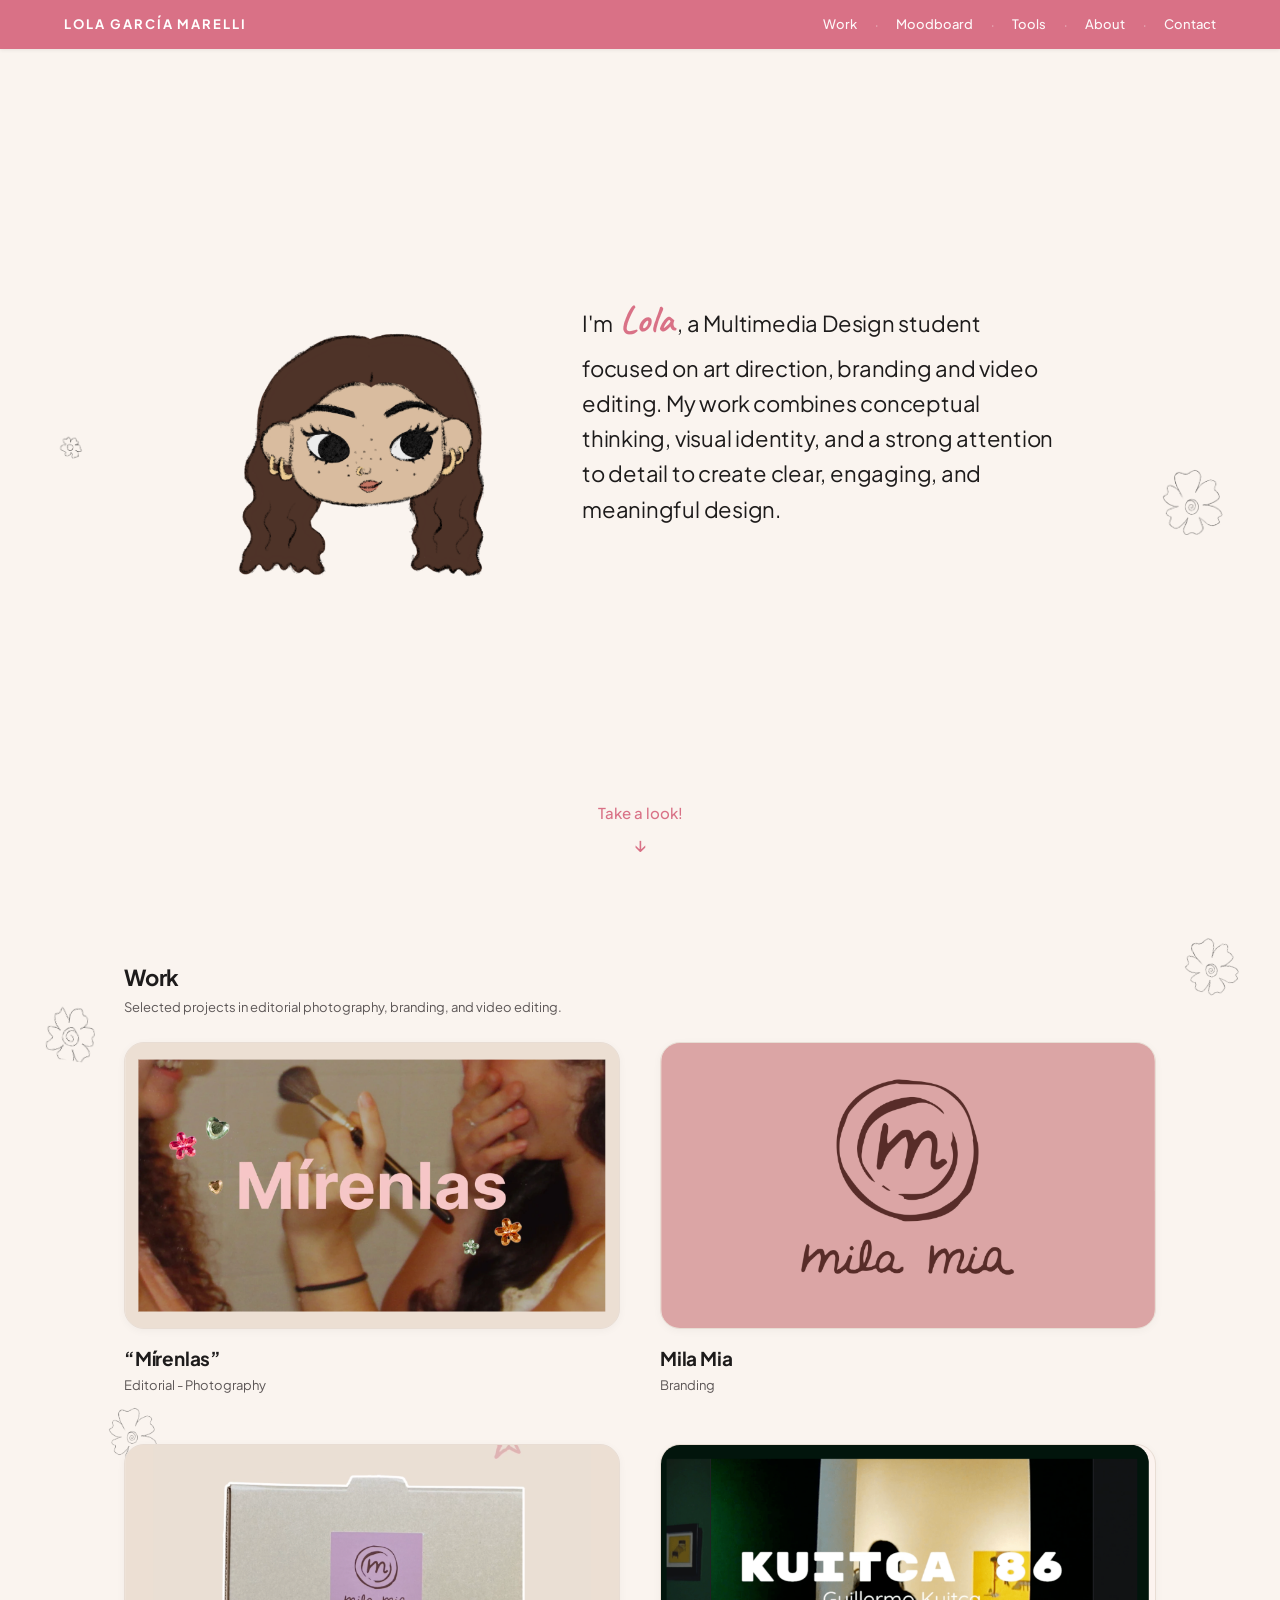
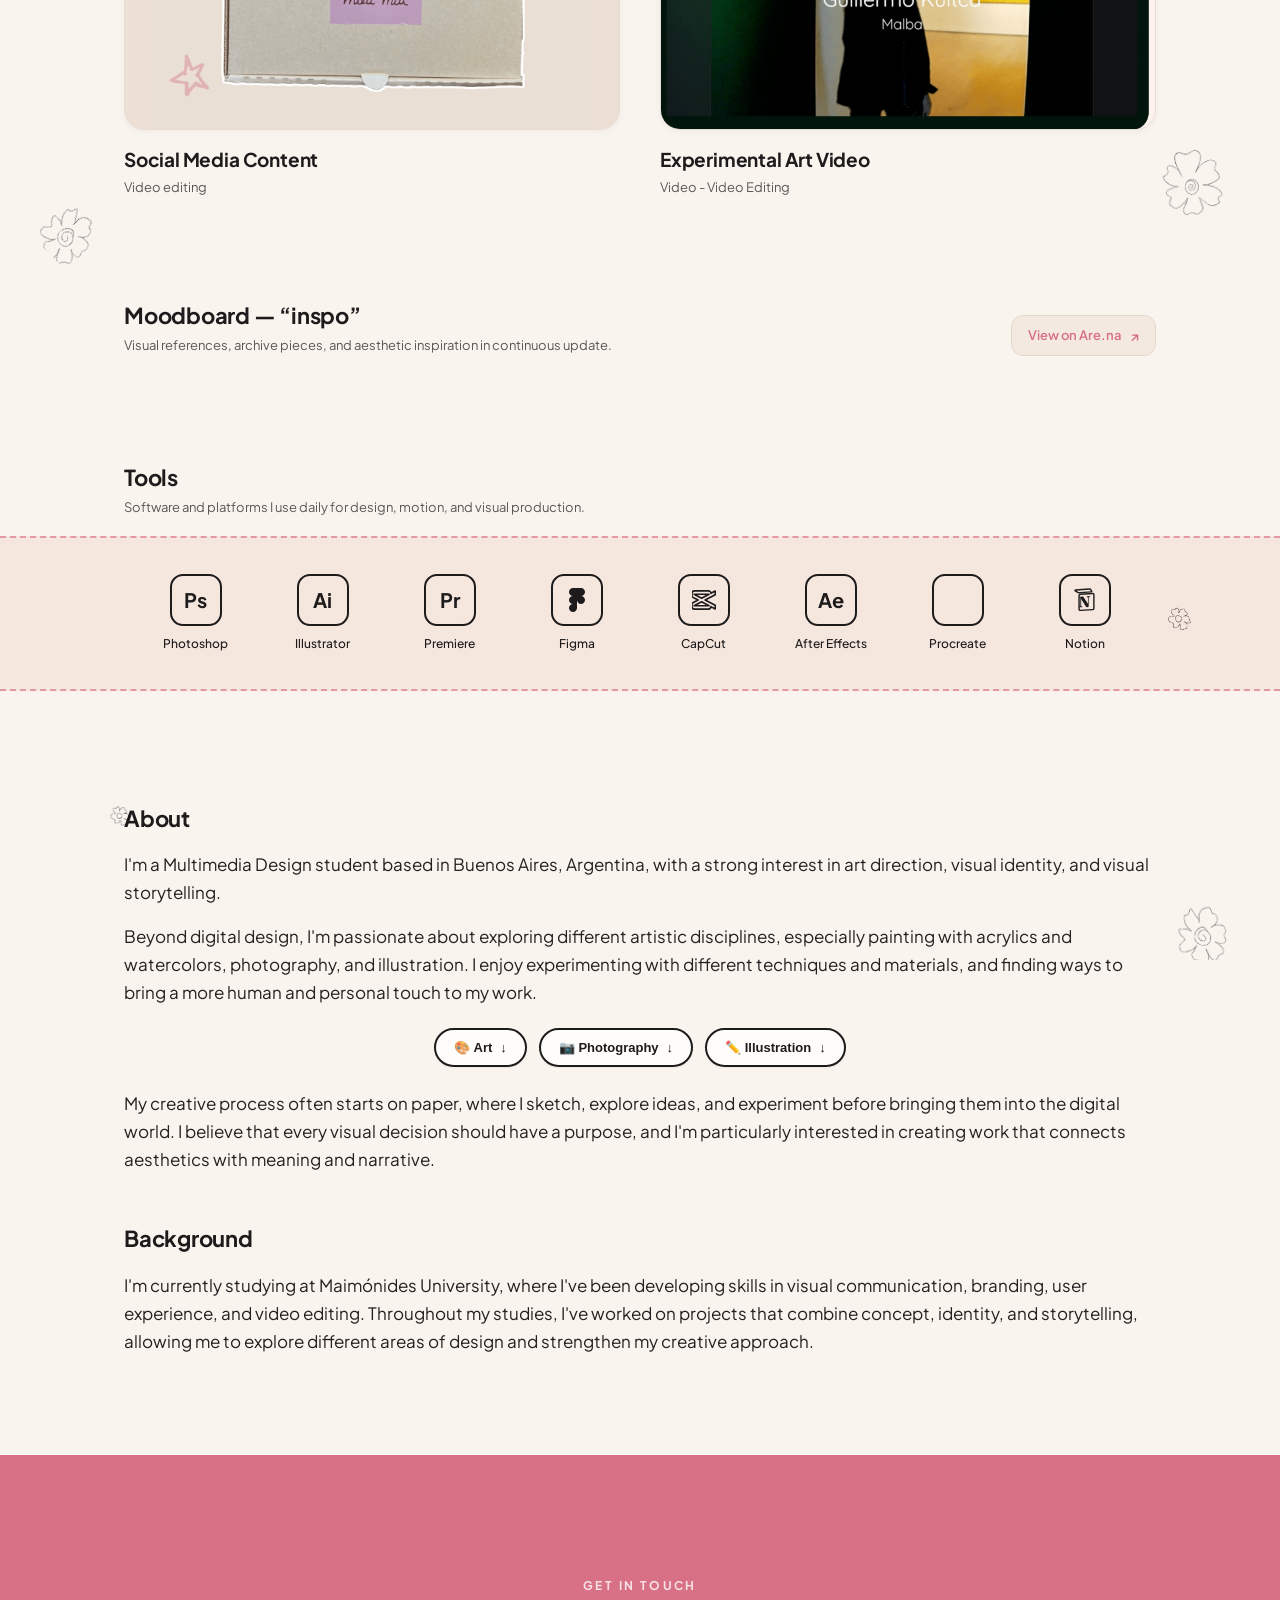
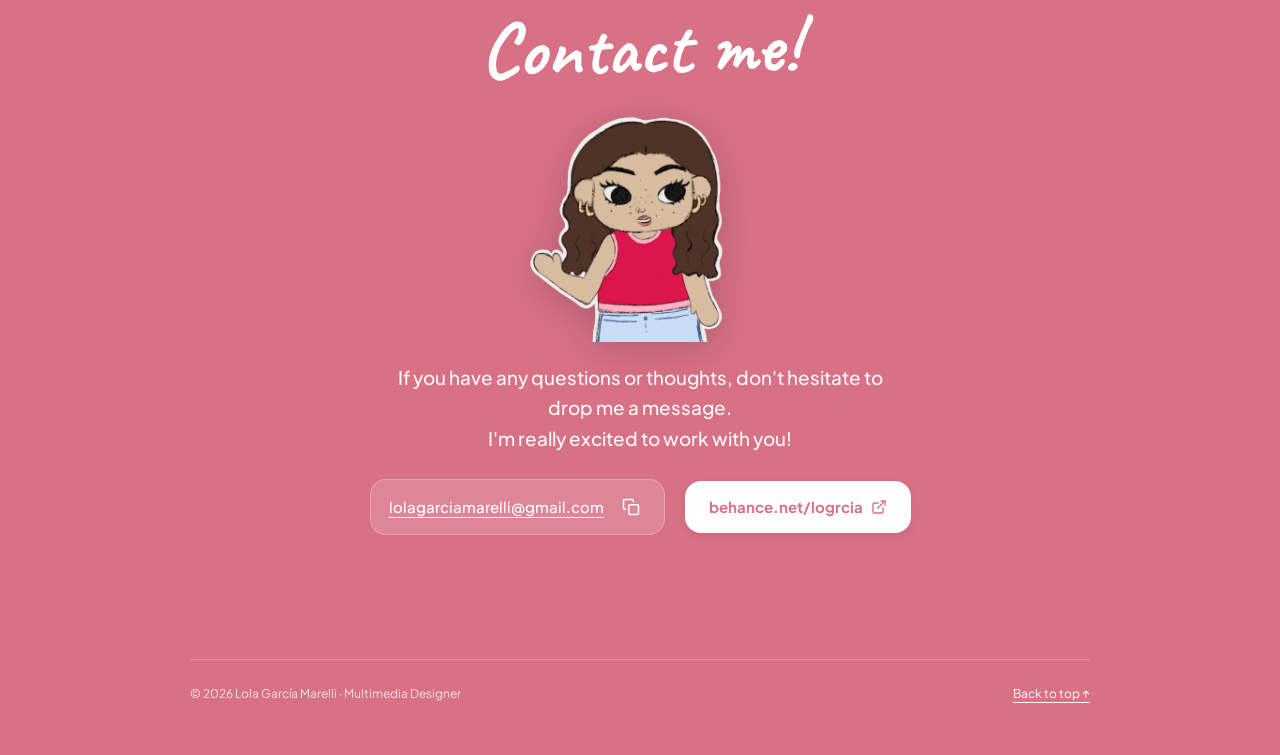
==== commit 9de30305: "feat: update about section and style contact footer Refine the About section with updated bio text a" ====
--- a/standalone/index.html
+++ b/standalone/index.html
@@ -233,7 +233,46 @@
         <div class="bio-block">
           <h2 class="section-heading">About</h2>
           <p class="bio-text">
-            I'm a Multimedia Design student focused on art direction, branding, user experience, and video editing. I'm interested in concept-driven design and visual storytelling, creating cohesive identities where every element has a clear intention. My work combines creativity, attention to detail, and a strong visual sensibility, always aiming to communicate ideas in a clear and engaging way.
+            I'm a Multimedia Design student based in Buenos Aires, Argentina, with a strong interest in art direction, visual identity, and visual storytelling.
+          </p>
+          <p class="bio-text" style="margin-top: 1rem;">
+            Beyond digital design, I'm passionate about exploring different artistic disciplines, especially painting with acrylics and watercolors, photography, and illustration. I enjoy experimenting with different techniques and materials, and finding ways to bring a more human and personal touch to my work.
+          </p>
+
+          <!-- 3 BOTONES DE DISCIPLINAS ARTÍSTICAS -->
+          <div class="about-discipline-buttons">
+            <button type="button" class="disc-btn" data-category="art">
+              <span>🎨 Art</span>
+              <span class="disc-arrow" id="arrow-art">↓</span>
+            </button>
+            <button type="button" class="disc-btn" data-category="photography">
+              <span>📷 Photography</span>
+              <span class="disc-arrow" id="arrow-photography">↓</span>
+            </button>
+            <button type="button" class="disc-btn" data-category="illustration">
+              <span>✏️ Illustration</span>
+              <span class="disc-arrow" id="arrow-illustration">↓</span>
+            </button>
+          </div>
+
+          <!-- GALERÍA DESPLEGABLE CON MARCOS ESTILO DOODLE -->
+          <div id="aboutGalleryContainer" class="about-gallery-unfolded" style="display: none;">
+            <div class="gallery-unfolded-header">
+              <div style="display: flex; align-items: center; gap: 8px;">
+                <h3 id="galleryHeading" class="gallery-heading"></h3>
+                <span class="heart-doodle">♡</span>
+              </div>
+            </div>
+
+            <div id="galleryItemsContainer" class="gallery-items-grid"></div>
+
+            <div class="gallery-footer-hint">
+              <span>Click on any piece to enlarge ✦</span>
+            </div>
+          </div>
+
+          <p class="bio-text" style="margin-top: 1rem;">
+            My creative process often starts on paper, where I sketch, explore ideas, and experiment before bringing them into the digital world. I believe that every visual decision should have a purpose, and I'm particularly interested in creating work that connects aesthetics with meaning and narrative.
           </p>
         </div>
 
@@ -257,6 +296,11 @@
       <div class="footer-illustration-wrapper">
         <img src="../public/assets/contact_lola.png" alt="Lola García Marelli saludo ilustración" class="footer-illustration" />
       </div>
+
+      <p class="footer-friendly-text">
+        If you have any questions or thoughts, don't hesitate to drop me a message.<br>
+        I'm really excited to work with you!
+      </p>
 
       <div class="footer-actions">
         <div class="footer-email-box">
--- a/standalone/style.css
+++ b/standalone/style.css
@@ -633,7 +633,8 @@
 }
 
 .bio-container {
-  max-width: 820px;
+  width: 100%;
+  max-width: 100%;
   display: flex;
   flex-direction: column;
   gap: 48px;
@@ -692,17 +693,20 @@
 }
 
 .footer-heading {
-  font-size: clamp(2.5rem, 5vw, 4rem);
-  font-weight: 800;
-  letter-spacing: -0.02em;
-  line-height: 1.1;
-  margin-bottom: 8px;
+  font-family: 'Caveat', cursive;
+  font-size: clamp(3.2rem, 7vw, 4.8rem);
+  font-weight: 700;
+  letter-spacing: 0;
+  line-height: 1.05;
+  margin-bottom: 6px;
+  transform: rotate(-1deg);
+  display: inline-block;
 }
 
 .footer-illustration-wrapper {
-  width: 220px;
-  height: 220px;
-  margin: 12px auto 20px;
+  width: 200px;
+  height: 200px;
+  margin: 8px auto 14px;
   display: flex;
   align-items: center;
   justify-content: center;
@@ -710,9 +714,19 @@
 
 @media (min-width: 640px) {
   .footer-illustration-wrapper {
-    width: 250px;
-    height: 250px;
-  }
+    width: 240px;
+    height: 240px;
+  }
+}
+
+.footer-friendly-text {
+  font-size: clamp(1rem, 2vw, 1.18rem);
+  font-weight: 500;
+  color: rgba(255, 255, 255, 0.95);
+  max-width: 500px;
+  margin: 6px auto 26px;
+  line-height: 1.6;
+  text-align: center;
 }
 
 .footer-illustration {
@@ -734,6 +748,7 @@
   gap: 20px;
   width: 100%;
   max-width: 540px;
+  margin-bottom: clamp(40px, 7vw, 64px);
 }
 
 @media (min-width: 640px) {
@@ -1044,3 +1059,211 @@
 .toast-notification.show {
   display: block;
 }
+
+/* ==========================================================================
+   11. ABOUT DISCIPLINE GALLERY (DOODLE FRAMES COLLAGE)
+   ========================================================================== */
+.about-discipline-buttons {
+  display: flex;
+  flex-wrap: wrap;
+  justify-content: center;
+  gap: 12px;
+  margin: 22px 0;
+  width: 100%;
+}
+
+.disc-btn {
+  display: inline-flex;
+  align-items: center;
+  gap: 8px;
+  padding: 10px 18px;
+  border-radius: 9999px;
+  font-size: 13px;
+  font-weight: 600;
+  border: 2px solid #1E1B1B;
+  background: rgba(255, 255, 255, 0.85);
+  color: #1E1B1B;
+  cursor: pointer;
+  transition: all 0.2s ease;
+  box-shadow: 0 1px 2px rgba(0, 0, 0, 0.05);
+}
+
+.disc-btn:hover {
+  border-color: var(--accent-pink);
+  color: var(--accent-pink);
+  background: #ffffff;
+}
+
+.disc-btn.active {
+  background: #1E1B1B;
+  color: #FAF4EF;
+  border-color: #1E1B1B;
+  transform: scale(1.02);
+}
+
+.about-gallery-unfolded {
+  margin: 20px 0 24px;
+  padding: 24px;
+  background: #F6ECE4;
+  border: 2px solid #1E1B1B;
+  border-radius: 20px;
+  animation: fadeIn 0.3s ease;
+}
+
+.gallery-unfolded-header {
+  display: flex;
+  justify-content: space-between;
+  align-items: flex-start;
+  margin-bottom: 24px;
+}
+
+.gallery-heading {
+  font-family: 'Caveat', cursive;
+  font-size: 26px;
+  font-weight: 700;
+  color: var(--accent-pink);
+  transform: rotate(-1deg);
+  display: inline-block;
+  margin: 0;
+}
+
+.heart-doodle {
+  color: var(--accent-pink);
+  font-size: 18px;
+  display: inline-block;
+}
+
+.gallery-subtitle {
+  font-family: 'Caveat', cursive;
+  font-size: 17px;
+  color: #554E4E;
+  margin: 2px 0 0;
+}
+
+.close-gallery-btn {
+  background: rgba(255, 255, 255, 0.8);
+  border: 1px solid rgba(30, 27, 27, 0.3);
+  width: 28px;
+  height: 28px;
+  border-radius: 50%;
+  font-size: 16px;
+  cursor: pointer;
+  display: flex;
+  align-items: center;
+  justify-content: center;
+  color: #1E1B1B;
+  transition: all 0.2s;
+}
+
+.close-gallery-btn:hover {
+  background: #ffffff;
+  color: var(--accent-pink);
+}
+
+.gallery-items-grid {
+  display: grid;
+  grid-template-columns: 1fr;
+  gap: 28px;
+  justify-items: center;
+  padding: 10px 0;
+}
+
+@media (min-width: 640px) {
+  .gallery-items-grid {
+    grid-template-columns: repeat(2, 1fr);
+    gap: 32px;
+  }
+}
+
+@media (min-width: 768px) {
+  .gallery-items-grid.three-cols {
+    grid-template-columns: repeat(3, 1fr);
+    gap: 24px;
+  }
+}
+
+.gallery-framed-item {
+  position: relative;
+  background: #FCF8F5;
+  padding: 14px;
+  border-radius: 12px;
+  box-shadow: 0 6px 18px rgba(30, 27, 27, 0.08);
+  cursor: pointer;
+  transition: transform 0.3s ease;
+  max-width: 280px;
+  width: 100%;
+}
+
+.gallery-framed-item.custom-frame {
+  background: transparent;
+  padding: 0;
+  box-shadow: none;
+}
+
+.gallery-framed-item:hover {
+  transform: scale(1.03);
+  z-index: 2;
+}
+
+.gallery-image-box {
+  width: 100%;
+  height: 230px;
+  overflow: hidden;
+  border-radius: 6px;
+  background: #f0ebe6;
+  display: flex;
+  align-items: center;
+  justify-content: center;
+}
+
+.gallery-framed-item.custom-frame .gallery-image-box {
+  background: transparent;
+  height: 250px;
+  overflow: visible;
+}
+
+.gallery-image-box img {
+  width: 100%;
+  height: 100%;
+  object-fit: cover;
+  transition: transform 0.3s;
+}
+
+.gallery-framed-item.custom-frame .gallery-image-box img {
+  object-fit: contain;
+  filter: drop-shadow(0 8px 18px rgba(30, 27, 27, 0.12));
+}
+
+.gallery-framed-item:hover .gallery-image-box img {
+  transform: scale(1.04);
+}
+
+.gallery-item-caption {
+  text-align: center;
+  margin-top: 10px;
+}
+
+.gallery-item-title {
+  font-family: 'Caveat', cursive;
+  font-size: 20px;
+  font-weight: 700;
+  color: #1E1B1B;
+  line-height: 1.2;
+}
+
+.gallery-item-medium {
+  font-size: 11px;
+  color: #635C5C;
+  font-weight: 500;
+  margin-top: 2px;
+}
+
+.gallery-footer-hint {
+  text-align: center;
+  margin-top: 20px;
+  padding-top: 14px;
+  border-top: 1px solid rgba(30, 27, 27, 0.15);
+  font-family: 'Caveat', cursive;
+  font-size: 15px;
+  color: #6E6666;
+}
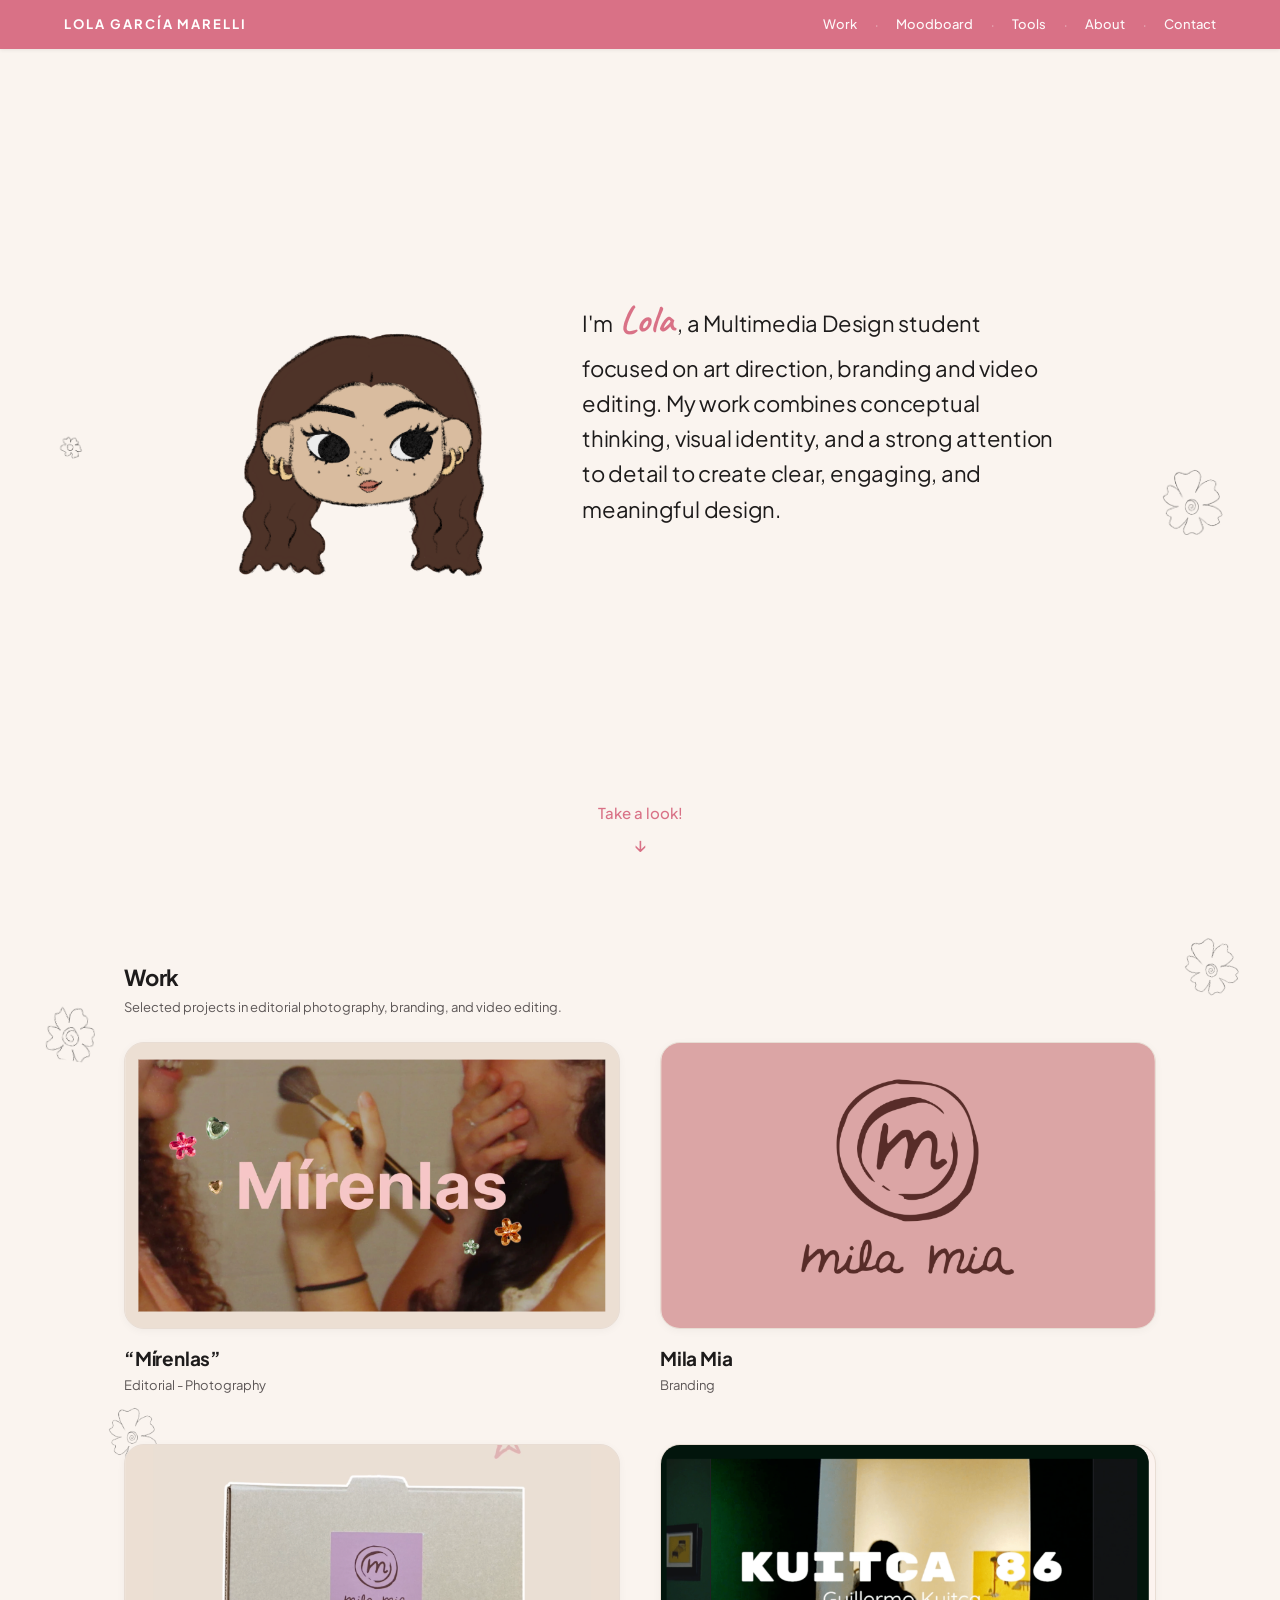
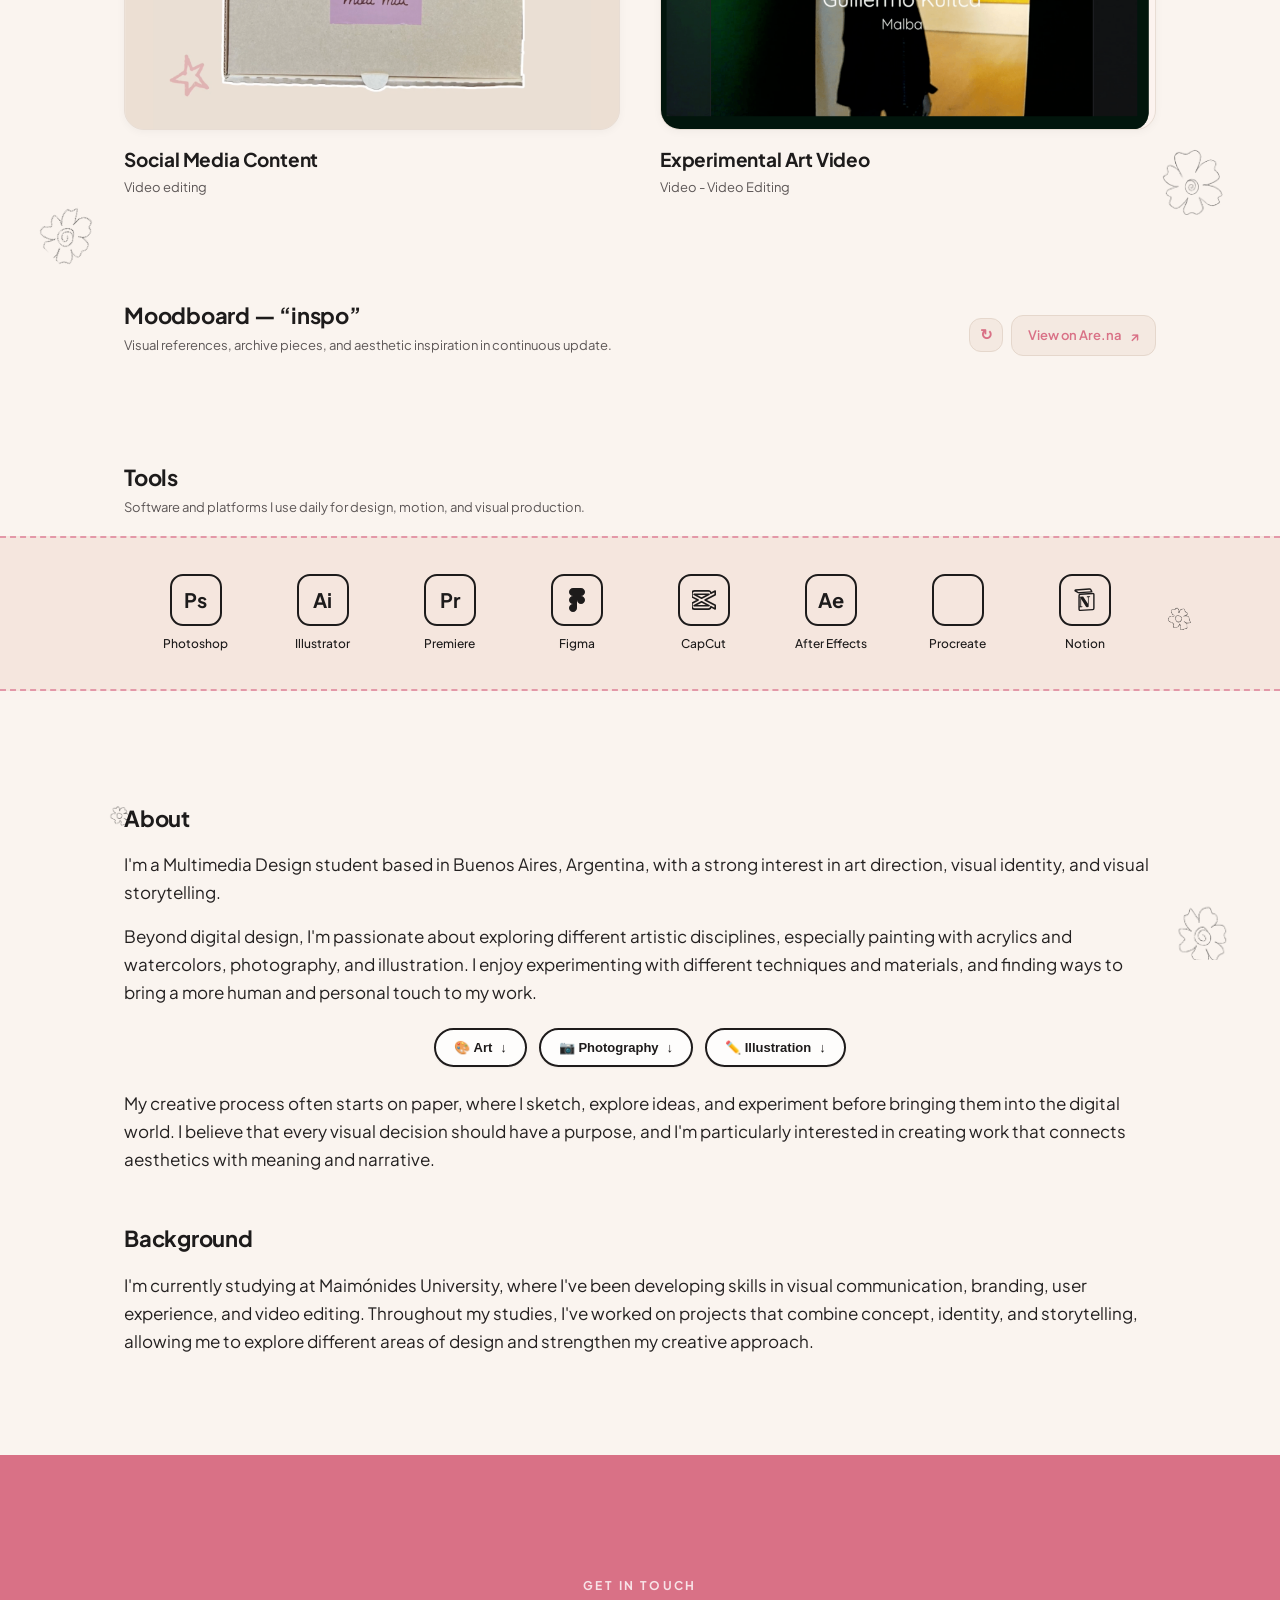
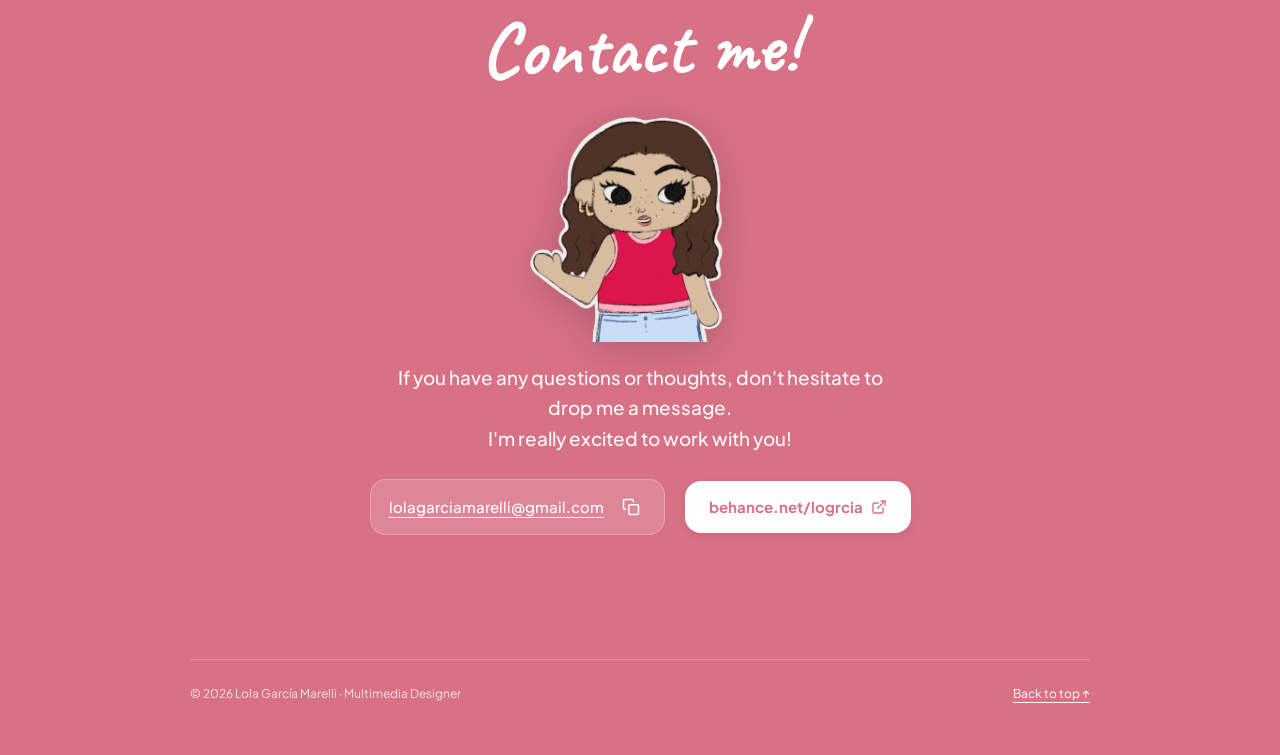
==== commit 7fa7897f: "feat: add manual refresh for Are.na moodboard Implement manual sync functionality for the Are.na int" ====
--- a/standalone/index.html
+++ b/standalone/index.html
@@ -129,7 +129,10 @@
           <h2 class="section-heading">Moodboard — “inspo”</h2>
           <p class="section-desc">Visual references, archive pieces, and aesthetic inspiration in continuous update.</p>
         </div>
-        <div>
+        <div class="moodboard-actions">
+          <button type="button" id="arenaRefreshBtn" class="btn-arena-refresh" title="Sync latest images from Are.na" aria-label="Sync latest images from Are.na">
+            ↻
+          </button>
           <a id="arenaExternalLink" href="https://www.are.na/channel/inspo-z5eag9wxqag" target="_blank" rel="noopener noreferrer" class="btn-arena-link">
             <span>View on Are.na</span>
             <span style="font-size: 14px;">↗</span>
--- a/standalone/style.css
+++ b/standalone/style.css
@@ -409,6 +409,43 @@
     flex-direction: row;
     align-items: flex-end;
   }
+}
+
+.moodboard-actions {
+  display: inline-flex;
+  align-items: center;
+  gap: 8px;
+}
+
+.btn-arena-refresh {
+  display: inline-flex;
+  align-items: center;
+  justify-content: center;
+  width: 34px;
+  height: 34px;
+  font-size: 15px;
+  font-weight: 600;
+  color: var(--accent-pink);
+  background-color: #F4E9E1;
+  border: 1px solid #E5D7CC;
+  border-radius: 12px;
+  cursor: pointer;
+  transition: all 0.2s ease;
+}
+
+.btn-arena-refresh:hover {
+  background-color: #EADBCE;
+  transform: translateY(-1px);
+}
+
+.btn-arena-refresh.is-syncing {
+  animation: spin 1s linear infinite;
+  opacity: 0.7;
+}
+
+@keyframes spin {
+  from { transform: rotate(0deg); }
+  to { transform: rotate(360deg); }
 }
 
 .btn-arena-link {
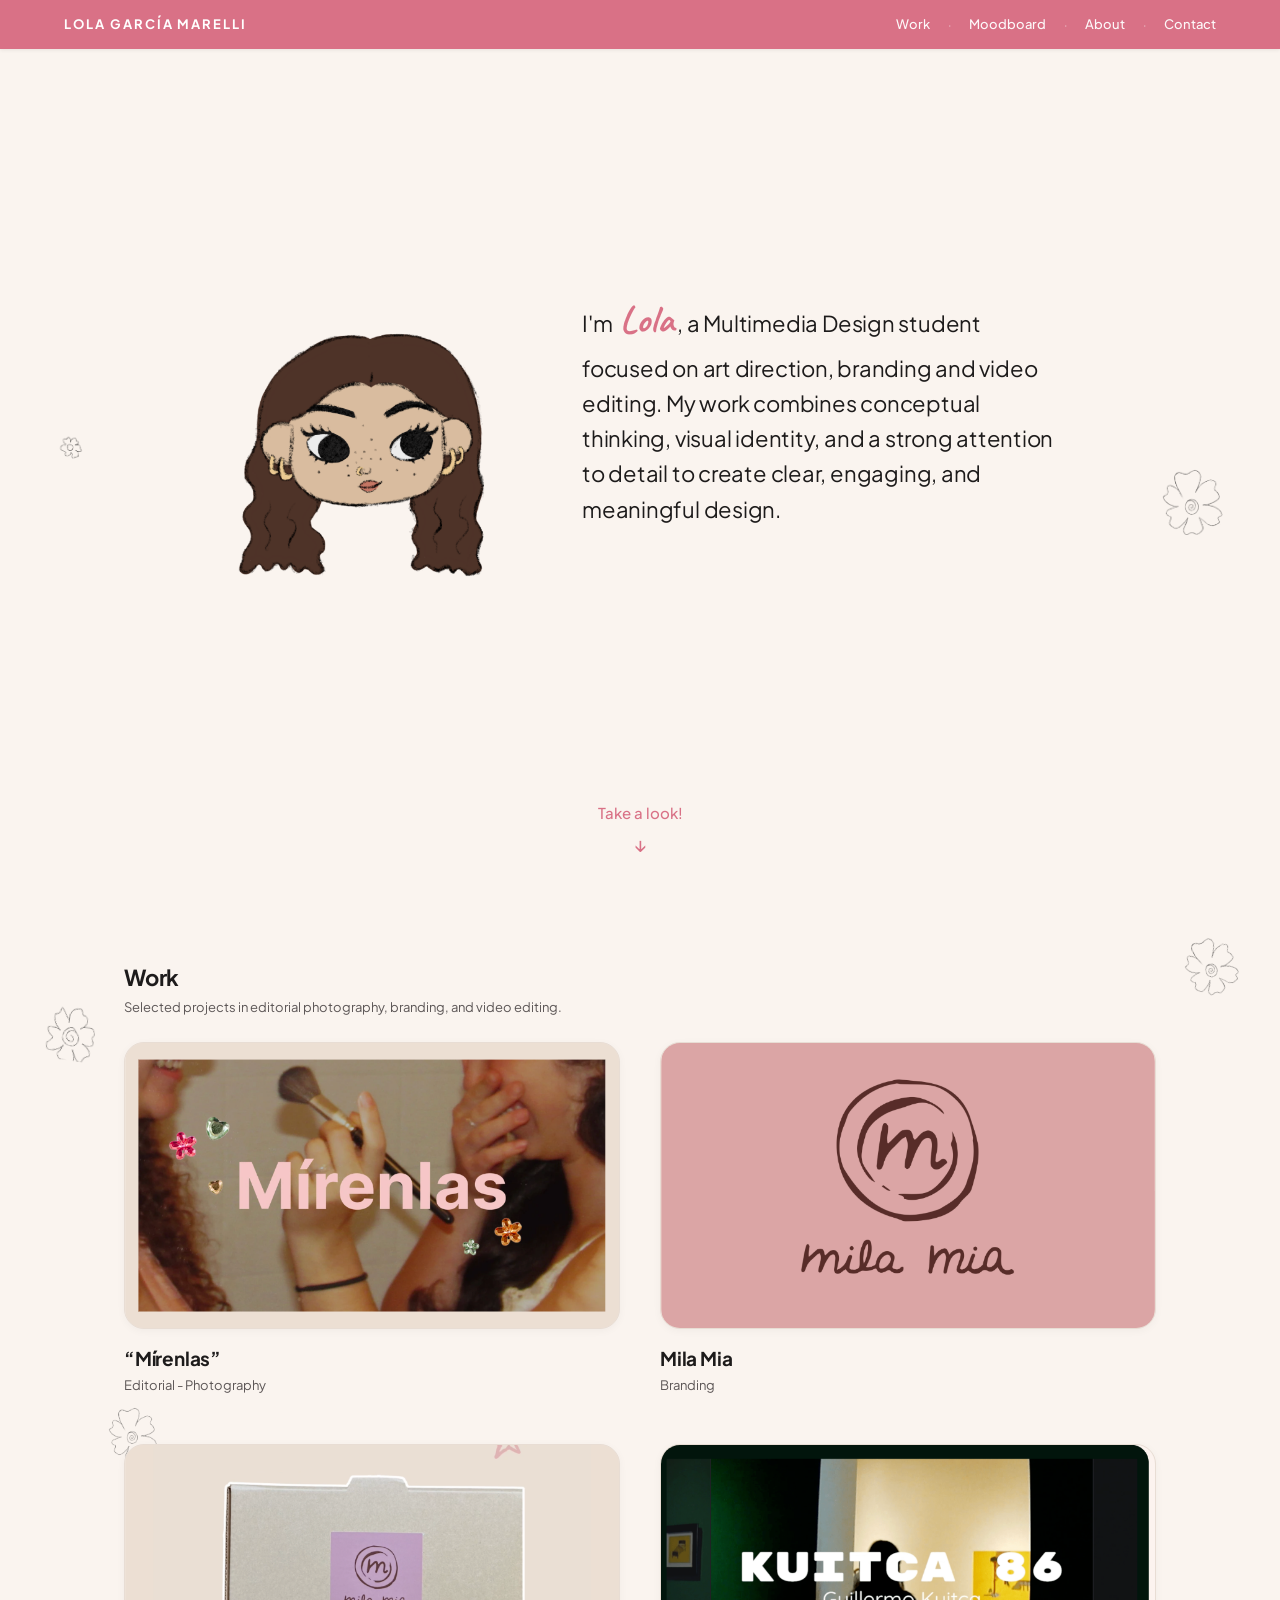
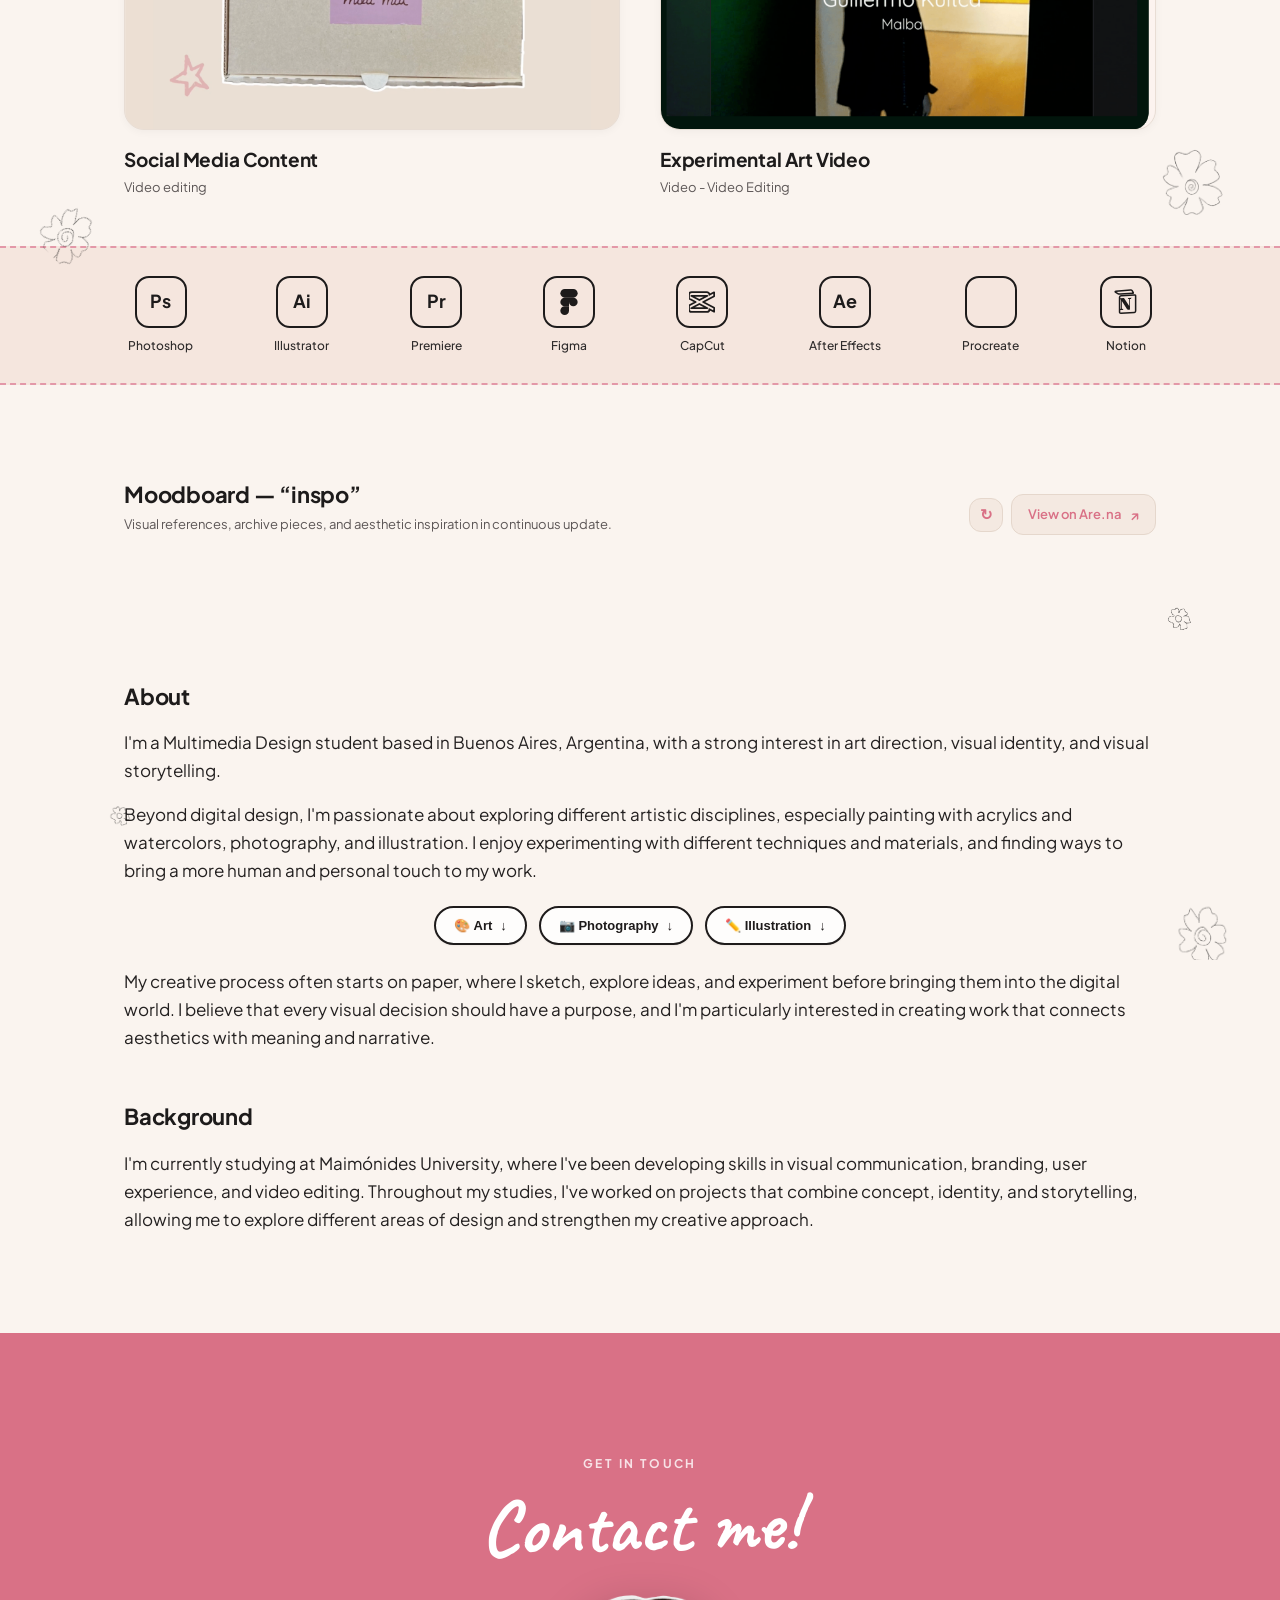
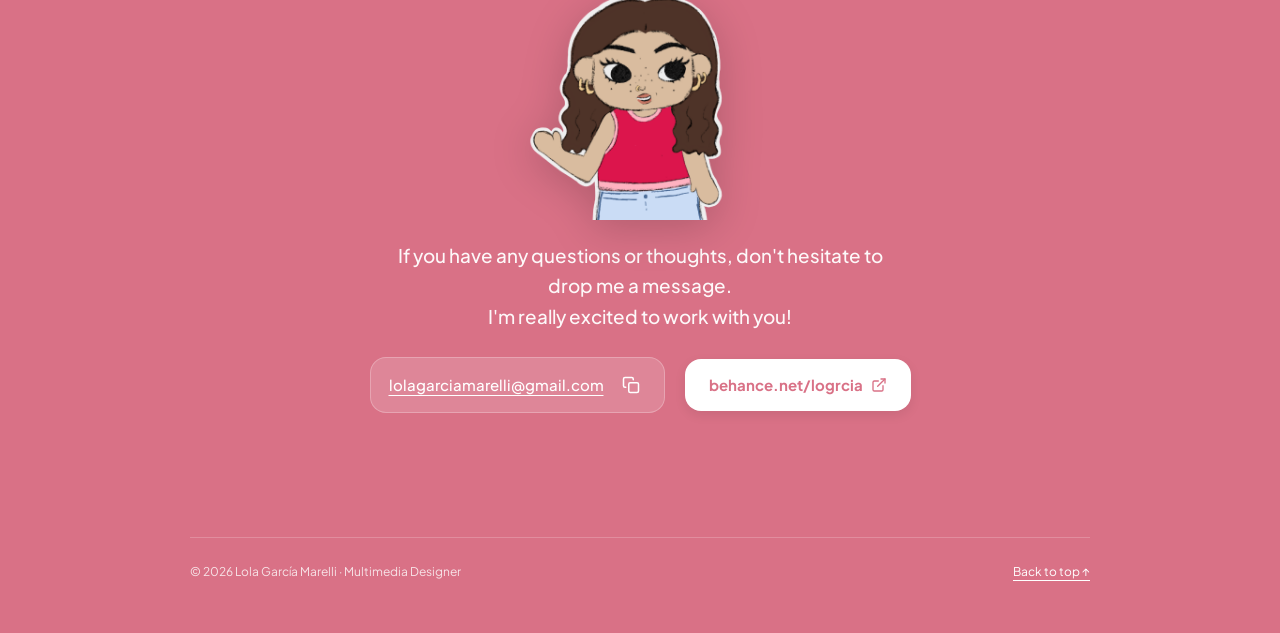
==== commit 5ebc4551: "refactor: replace tools section with horizontal banner Converted the standalone tools section into a" ====
--- a/standalone/index.html
+++ b/standalone/index.html
@@ -34,8 +34,6 @@
       <span class="nav-sep">·</span>
       <a href="#moodboard" class="nav-link">Moodboard</a>
       <span class="nav-sep">·</span>
-      <a href="#tools" class="nav-link">Tools</a>
-      <span class="nav-sep">·</span>
       <a href="#about" class="nav-link">About</a>
       <span class="nav-sep">·</span>
       <a href="#contact" class="nav-link">Contact</a>
@@ -121,6 +119,66 @@
         </article>
       </div>
     </section>
+
+    <!-- FRANJA HORIZONTAL COMPLETA DE SOFTWARES DEBAJO DE WORK -->
+    <div class="tools-banner-strip" aria-label="Software tools">
+      <div class="tools-banner-inner">
+        <div class="tool-item-strip" title="Photoshop" aria-label="Photoshop">
+          <div class="tool-badge-mini">Ps</div>
+          <span class="tool-name-desktop">Photoshop</span>
+        </div>
+        <div class="tool-item-strip" title="Illustrator" aria-label="Illustrator">
+          <div class="tool-badge-mini">Ai</div>
+          <span class="tool-name-desktop">Illustrator</span>
+        </div>
+        <div class="tool-item-strip" title="Premiere" aria-label="Premiere">
+          <div class="tool-badge-mini">Pr</div>
+          <span class="tool-name-desktop">Premiere</span>
+        </div>
+        <div class="tool-item-strip" title="Figma" aria-label="Figma">
+          <div class="tool-badge-mini">
+            <svg viewBox="0 0 24 24" fill="currentColor">
+              <path d="M8 24c2.208 0 4-1.792 4-4v-4H8c-2.208 0-4 1.792-4 4s1.792 4 4 4z" />
+              <path d="M4 12c0-2.208 1.792-4 4-4h4v8H8c-2.208 0-4-1.792-4-4z" />
+              <path d="M4 4c0-2.208 1.792-4 4-4h4v8H8c-2.208 0-4-1.792-4-4z" />
+              <path d="M12 0h4c2.208 0 4 1.792 4 4s-1.792 4-4 4h-4V0z" />
+              <path d="M12 8h4c2.208 0 4 1.792 4 4s-1.792 4-4 4-4-1.792-4-4V8z" />
+            </svg>
+          </div>
+          <span class="tool-name-desktop">Figma</span>
+        </div>
+        <div class="tool-item-strip" title="CapCut" aria-label="CapCut">
+          <div class="tool-badge-mini">
+            <svg viewBox="0 0 25 24" fill="none" stroke="currentColor" stroke-width="1.7" stroke-linejoin="round">
+              <path d="M24.189 6.442V2.671l-4.535 2.383V4.91c.002-1.505-1.078-2.411-2.638-2.411H2.64C.993 2.5 0 3.407 0 4.91V8.72L6.354 12 0 15.316v3.8C0 20.595 1 21.5 2.64 21.5h14.373c1.56 0 2.639-.907 2.639-2.382v-.197l4.536 2.409v-3.828L13.64 12 24.19 6.443z" />
+              <path d="M9.982 13.873l7.797 4.083H2.157l7.825-4.083z" />
+              <path d="M17.723 6.045l-7.742 4.057-7.825-4.057h15.567z" />
+            </svg>
+          </div>
+          <span class="tool-name-desktop">CapCut</span>
+        </div>
+        <div class="tool-item-strip" title="After Effects" aria-label="After Effects">
+          <div class="tool-badge-mini">Ae</div>
+          <span class="tool-name-desktop">After Effects</span>
+        </div>
+        <div class="tool-item-strip" title="Procreate" aria-label="Procreate">
+          <div class="tool-badge-mini">
+            <div class="tool-procreate-mask" aria-hidden="true"></div>
+          </div>
+          <span class="tool-name-desktop">Procreate</span>
+        </div>
+        <div class="tool-item-strip" title="Notion" aria-label="Notion">
+          <div class="tool-badge-mini">
+            <svg viewBox="0 0 24 24" fill="none">
+              <path d="M4.46 4.21c.75.6 1.03.56 2.43.46l11.44-.84c.37 0 .47-.23.37-.51L17.7 1.5c-.28-.37-.84-.56-1.49-.51L2.69 2.06c-.65.05-.8.37-.52.79l2.29 1.36z" stroke="currentColor" stroke-width="1.4" stroke-linejoin="round" />
+              <path d="M6.05 7.66v13.63c0 .84.42 1.12 1.3 1.08l12.42-.75c.89-.05 1.12-.56 1.12-1.35V6.54c0-.79-.33-1.12-1.12-1.07L7.35 6.26c-.79.05-1.3.47-1.3 1.4z" stroke="currentColor" stroke-width="1.4" stroke-linejoin="round" />
+              <path d="M16.78 8.27c.1.42 0 .84-.42.88l-.7.1v9.61c-.42.23-.88.37-1.35.37-.75 0-1.03-.23-1.63-1.02l-4.53-7.14v7.09l1.4.33c.05.37-.18.79-.6.79H5.95c-.1-.42 0-.84.42-.88l.93-.14V9.61l-1.3-.14c-.05-.42.14-.79.6-.84l3.55-.23 4.8 7.28V9.28l-1.2-.14c-.05-.42.18-.79.65-.84l3.36-.23z" fill="currentColor" />
+            </svg>
+          </div>
+          <span class="tool-name-desktop">Notion</span>
+        </div>
+      </div>
+    </div>
 
     <!-- 4. MOODBOARD (ARE.NA API) -->
     <section id="moodboard" class="moodboard-section">
@@ -147,90 +205,7 @@
       </div>
     </section>
 
-    <!-- 5. TOOLS (8 HERRAMIENTAS) -->
-    <section id="tools" class="tools-section">
-      <div class="tools-header-container">
-        <h2 class="section-heading">Tools</h2>
-        <p class="section-desc">Software and platforms I use daily for design, motion, and visual production.</p>
-      </div>
-
-      <div class="tools-banner">
-        <div class="tools-grid">
-          <!-- Photoshop -->
-          <div class="tool-item">
-            <div class="tool-badge">Ps</div>
-            <span class="tool-name">Photoshop</span>
-          </div>
-
-          <!-- Illustrator -->
-          <div class="tool-item">
-            <div class="tool-badge">Ai</div>
-            <span class="tool-name">Illustrator</span>
-          </div>
-
-          <!-- Premiere -->
-          <div class="tool-item">
-            <div class="tool-badge">Pr</div>
-            <span class="tool-name">Premiere</span>
-          </div>
-
-          <!-- Figma -->
-          <div class="tool-item">
-            <div class="tool-badge">
-              <svg width="24" height="24" viewBox="0 0 24 24" fill="currentColor">
-                <path d="M8 24c2.208 0 4-1.792 4-4v-4H8c-2.208 0-4 1.792-4 4s1.792 4 4 4z" />
-                <path d="M4 12c0-2.208 1.792-4 4-4h4v8H8c-2.208 0-4-1.792-4-4z" />
-                <path d="M4 4c0-2.208 1.792-4 4-4h4v8H8c-2.208 0-4-1.792-4-4z" />
-                <path d="M12 0h4c2.208 0 4 1.792 4 4s-1.792 4-4 4h-4V0z" />
-                <path d="M12 8h4c2.208 0 4 1.792 4 4s-1.792 4-4 4-4-1.792-4-4V8z" />
-              </svg>
-            </div>
-            <span class="tool-name">Figma</span>
-          </div>
-
-          <!-- CapCut -->
-          <div class="tool-item">
-            <div class="tool-badge">
-              <svg width="24" height="24" viewBox="0 0 25 24" fill="none" stroke="currentColor" stroke-width="1.7" stroke-linejoin="round">
-                <path d="M24.189 6.442V2.671l-4.535 2.383V4.91c.002-1.505-1.078-2.411-2.638-2.411H2.64C.993 2.5 0 3.407 0 4.91V8.72L6.354 12 0 15.316v3.8C0 20.595 1 21.5 2.64 21.5h14.373c1.56 0 2.639-.907 2.639-2.382v-.197l4.536 2.409v-3.828L13.64 12 24.19 6.443z" />
-                <path d="M9.982 13.873l7.797 4.083H2.157l7.825-4.083z" />
-                <path d="M17.723 6.045l-7.742 4.057-7.825-4.057h15.567z" />
-              </svg>
-            </div>
-            <span class="tool-name">CapCut</span>
-          </div>
-
-          <!-- After Effects -->
-          <div class="tool-item">
-            <div class="tool-badge">Ae</div>
-            <span class="tool-name">After Effects</span>
-          </div>
-
-          <!-- Procreate -->
-          <div class="tool-item">
-            <div class="tool-badge">
-              <div style="width: 24px; height: 24px; background-color: currentColor; -webkit-mask-image: url(/assets/aistudio/procreate_b5b3012c.png); mask-image: url(/assets/aistudio/procreate_b5b3012c.png); -webkit-mask-size: contain; mask-size: contain; -webkit-mask-repeat: no-repeat; mask-repeat: no-repeat; -webkit-mask-position: center; mask-position: center;" aria-label="Procreate"></div>
-            </div>
-            <span class="tool-name">Procreate</span>
-          </div>
-
-          <!-- Notion -->
-          <div class="tool-item">
-            <div class="tool-badge">
-              <svg width="24" height="24" viewBox="0 0 24 24" fill="none">
-                <path d="M4.46 4.21c.75.6 1.03.56 2.43.46l11.44-.84c.37 0 .47-.23.37-.51L17.7 1.5c-.28-.37-.84-.56-1.49-.51L2.69 2.06c-.65.05-.8.37-.52.79l2.29 1.36z" stroke="currentColor" stroke-width="1.4" stroke-linejoin="round" />
-                <path d="M6.05 7.66v13.63c0 .84.42 1.12 1.3 1.08l12.42-.75c.89-.05 1.12-.56 1.12-1.35V6.54c0-.79-.33-1.12-1.12-1.07L7.35 6.26c-.79.05-1.3.47-1.3 1.4z" stroke="currentColor" stroke-width="1.4" stroke-linejoin="round" />
-                <path d="M16.78 8.27c.1.42 0 .84-.42.88l-.7.1v9.61c-.42.23-.88.37-1.35.37-.75 0-1.03-.23-1.63-1.02l-4.53-7.14v7.09l1.4.33c.05.37-.18.79-.6.79H5.95c-.1-.42 0-.84.42-.88l.93-.14V9.61l-1.3-.14c-.05-.42.14-.79.6-.84l3.55-.23 4.8 7.28V9.28l-1.2-.14c-.05-.42.18-.79.65-.84l3.36-.23z" fill="currentColor" />
-              </svg>
-            </div>
-            <span class="tool-name">Notion</span>
-          </div>
-
-        </div>
-      </div>
-    </section>
-
-    <!-- 6. SECCIÓN ABOUT Y BACKGROUND DETALLADA -->
+    <!-- SECCIÓN ABOUT Y BACKGROUND DETALLADA -->
     <section id="about" class="bio-section">
       <div class="bio-container">
         <div class="bio-block">
--- a/standalone/style.css
+++ b/standalone/style.css
@@ -285,7 +285,7 @@
 .projects-section {
   max-width: 1080px;
   margin: 0 auto;
-  padding: 60px 24px 80px;
+  padding: 60px 24px 48px;
   scroll-margin-top: 60px;
 }
 
@@ -561,102 +561,139 @@
 }
 
 /* ==========================================================================
-   6. SECCIÓN TOOLS (8 HERRAMIENTAS)
+   6. FRANJA COMPLETA DE TOOLS DEBAJO DE WORK
    ========================================================================== */
-.tools-section {
-  width: 100%;
-  padding-bottom: 70px;
-  scroll-margin-top: 60px;
-}
-
-.tools-header-container {
-  max-width: 1080px;
-  margin: 0 auto 18px;
-  padding: 0 24px;
-}
-
-.tools-banner {
+.tools-banner-strip {
   width: 100%;
   background-color: var(--bg-tools);
   border-top: 2px dashed var(--border-dashed);
   border-bottom: 2px dashed var(--border-dashed);
-  padding: 36px 24px;
-}
-
-.tools-grid {
-  max-width: 1000px;
+  padding: 14px 16px;
+  margin-bottom: 56px;
+}
+
+.tools-banner-inner {
+  max-width: 1024px;
   margin: 0 auto;
-  display: grid;
-  grid-template-columns: repeat(2, 1fr);
-  gap: 24px;
-  align-items: center;
-  justify-items: center;
-}
-
-@media (min-width: 480px) {
-  .tools-grid {
-    grid-template-columns: repeat(4, 1fr);
-  }
-}
-
-@media (min-width: 860px) {
-  .tools-grid {
-    grid-template-columns: repeat(8, 1fr);
-    gap: 16px;
-  }
-}
-
-.tool-item {
-  display: flex;
-  flex-direction: column;
-  align-items: center;
+  display: flex;
+  flex-wrap: nowrap;
+  align-items: center;
+  justify-content: center;
   gap: 8px;
 }
 
-.tool-badge {
-  width: 52px;
-  height: 52px;
-  border: 2px solid var(--text-primary);
-  border-radius: 13px;
-  display: flex;
+.tool-item-strip {
+  display: flex;
+  flex-direction: column;
   align-items: center;
   justify-content: center;
-  font-size: 20px;
+  flex-shrink: 0;
+}
+
+.tool-badge-mini {
+  width: 28px;
+  height: 28px;
+  border: 1.5px solid var(--text-primary);
+  border-radius: 8px;
+  display: flex;
+  align-items: center;
+  justify-content: center;
+  font-size: 11px;
   font-weight: 700;
   color: var(--text-primary);
-  transition: border-color 0.2s, color 0.2s;
-}
-
-.tool-item:hover .tool-badge {
+  transition: transform 0.2s, border-color 0.2s, color 0.2s;
+}
+
+.tool-item-strip:hover .tool-badge-mini {
+  transform: scale(1.05);
   border-color: var(--accent-pink);
   color: var(--accent-pink);
 }
 
-.tool-icon-figma {
-  width: 52px;
-  height: 52px;
-  display: flex;
-  align-items: center;
-  justify-content: center;
-}
-
-.tool-icon-figma svg {
-  width: 38px;
-  height: 38px;
-  color: var(--text-primary);
-  transition: color 0.2s;
-}
-
-.tool-item:hover .tool-icon-figma svg {
-  color: var(--accent-pink);
-}
-
-.tool-name {
+.tool-badge-mini svg,
+.tool-procreate-mask {
+  width: 14px;
+  height: 14px;
+}
+
+.tool-procreate-mask {
+  background-color: currentColor;
+  -webkit-mask-image: url(/assets/aistudio/procreate_b5b3012c.png);
+  mask-image: url(/assets/aistudio/procreate_b5b3012c.png);
+  -webkit-mask-size: contain;
+  mask-size: contain;
+  -webkit-mask-repeat: no-repeat;
+  mask-repeat: no-repeat;
+  -webkit-mask-position: center;
+  mask-position: center;
+}
+
+.tool-name-desktop {
+  display: none;
+  margin-top: 8px;
   font-size: 12px;
   font-weight: 500;
-  color: var(--text-primary);
+  color: #2E2B2B;
   text-align: center;
   white-space: nowrap;
+  transition: color 0.2s;
+}
+
+.tool-item-strip:hover .tool-name-desktop {
+  color: var(--accent-pink);
+}
+
+@media (min-width: 640px) {
+  .tools-banner-strip {
+    padding: 20px 32px;
+    margin-bottom: 72px;
+  }
+
+  .tools-banner-inner {
+    gap: 16px;
+  }
+
+  .tool-badge-mini {
+    width: 36px;
+    height: 36px;
+    border-radius: 10px;
+    font-size: 13px;
+  }
+
+  .tool-badge-mini svg,
+  .tool-procreate-mask {
+    width: 18px;
+    height: 18px;
+  }
+}
+
+@media (min-width: 768px) {
+  .tools-banner-strip {
+    padding: 28px 48px;
+  }
+
+  .tools-banner-inner {
+    justify-content: space-between;
+    gap: 24px;
+  }
+
+  .tool-badge-mini {
+    width: 52px;
+    height: 52px;
+    border-width: 2px;
+    border-radius: 14px;
+    font-size: 18px;
+  }
+
+  .tool-badge-mini svg,
+  .tool-procreate-mask {
+    width: 26px;
+    height: 26px;
+  }
+
+  .tool-name-desktop {
+    display: block;
+  }
 }
 
 /* ==========================================================================
